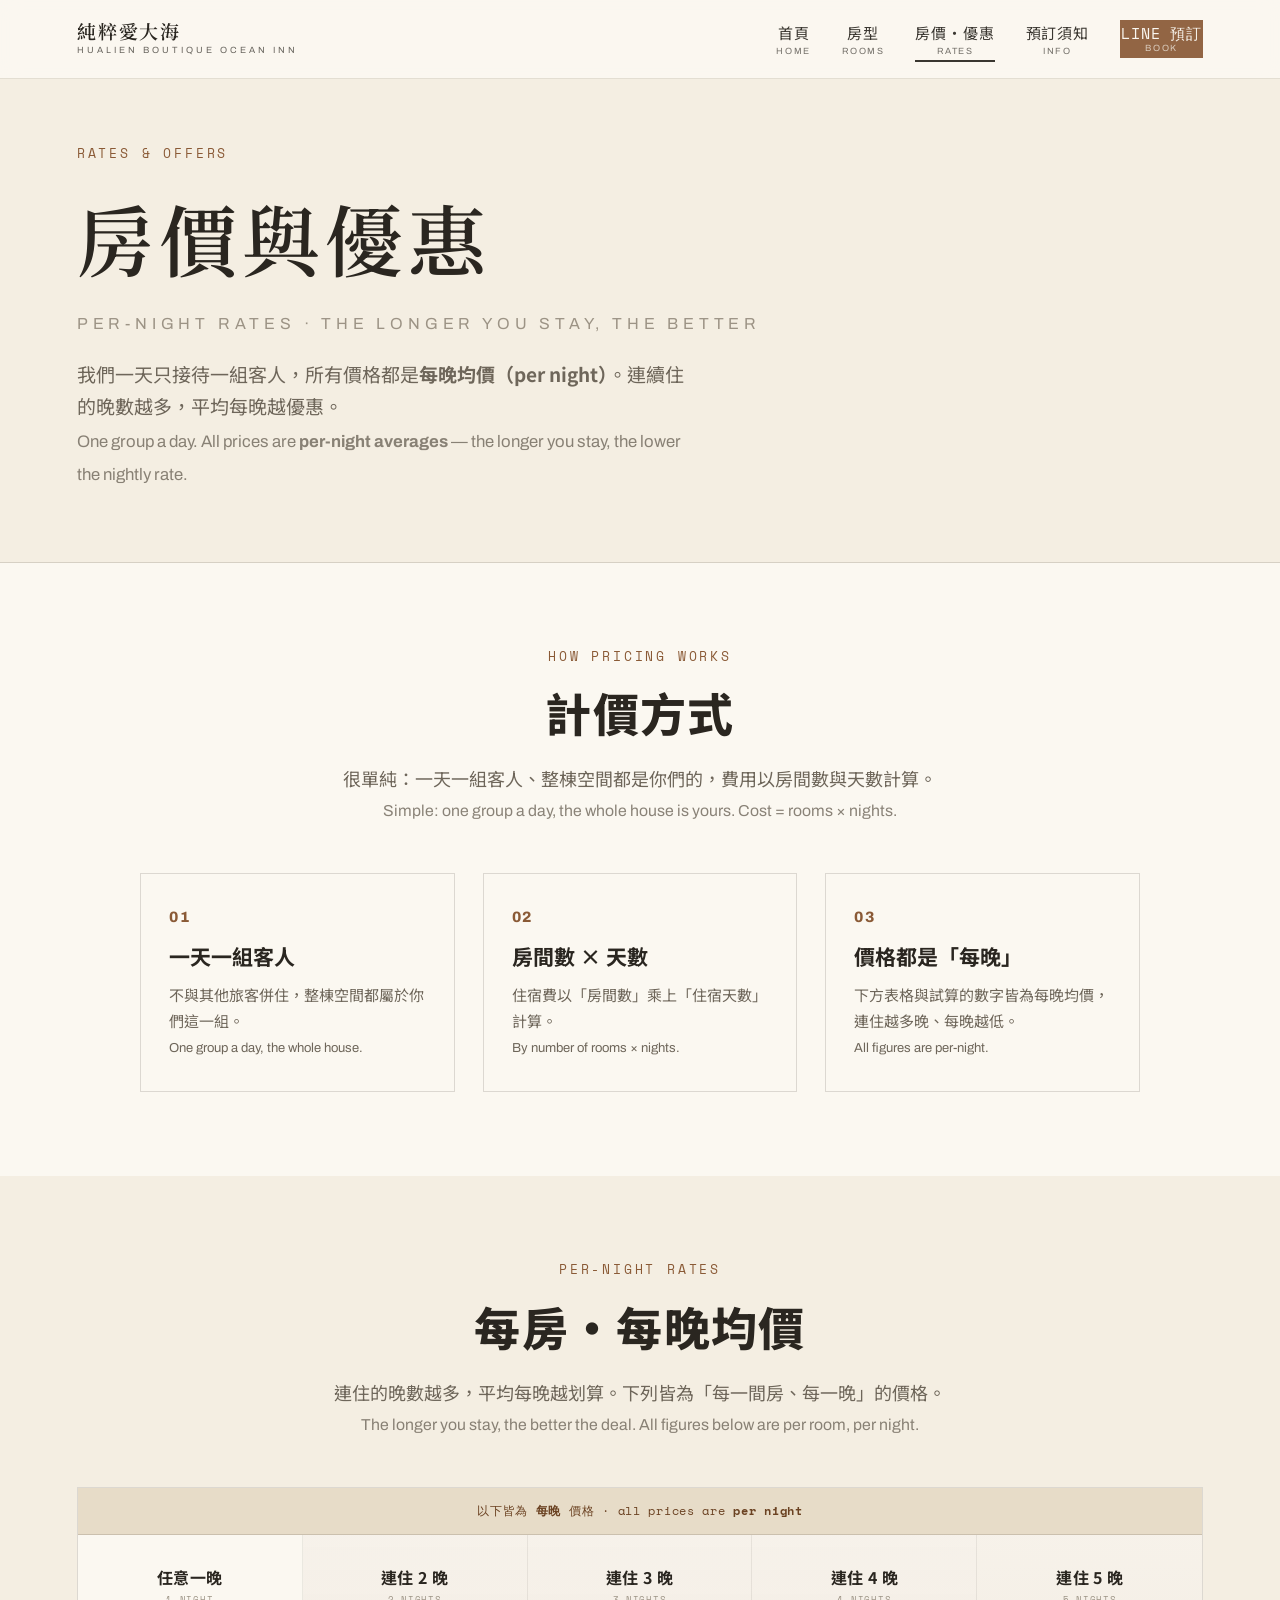
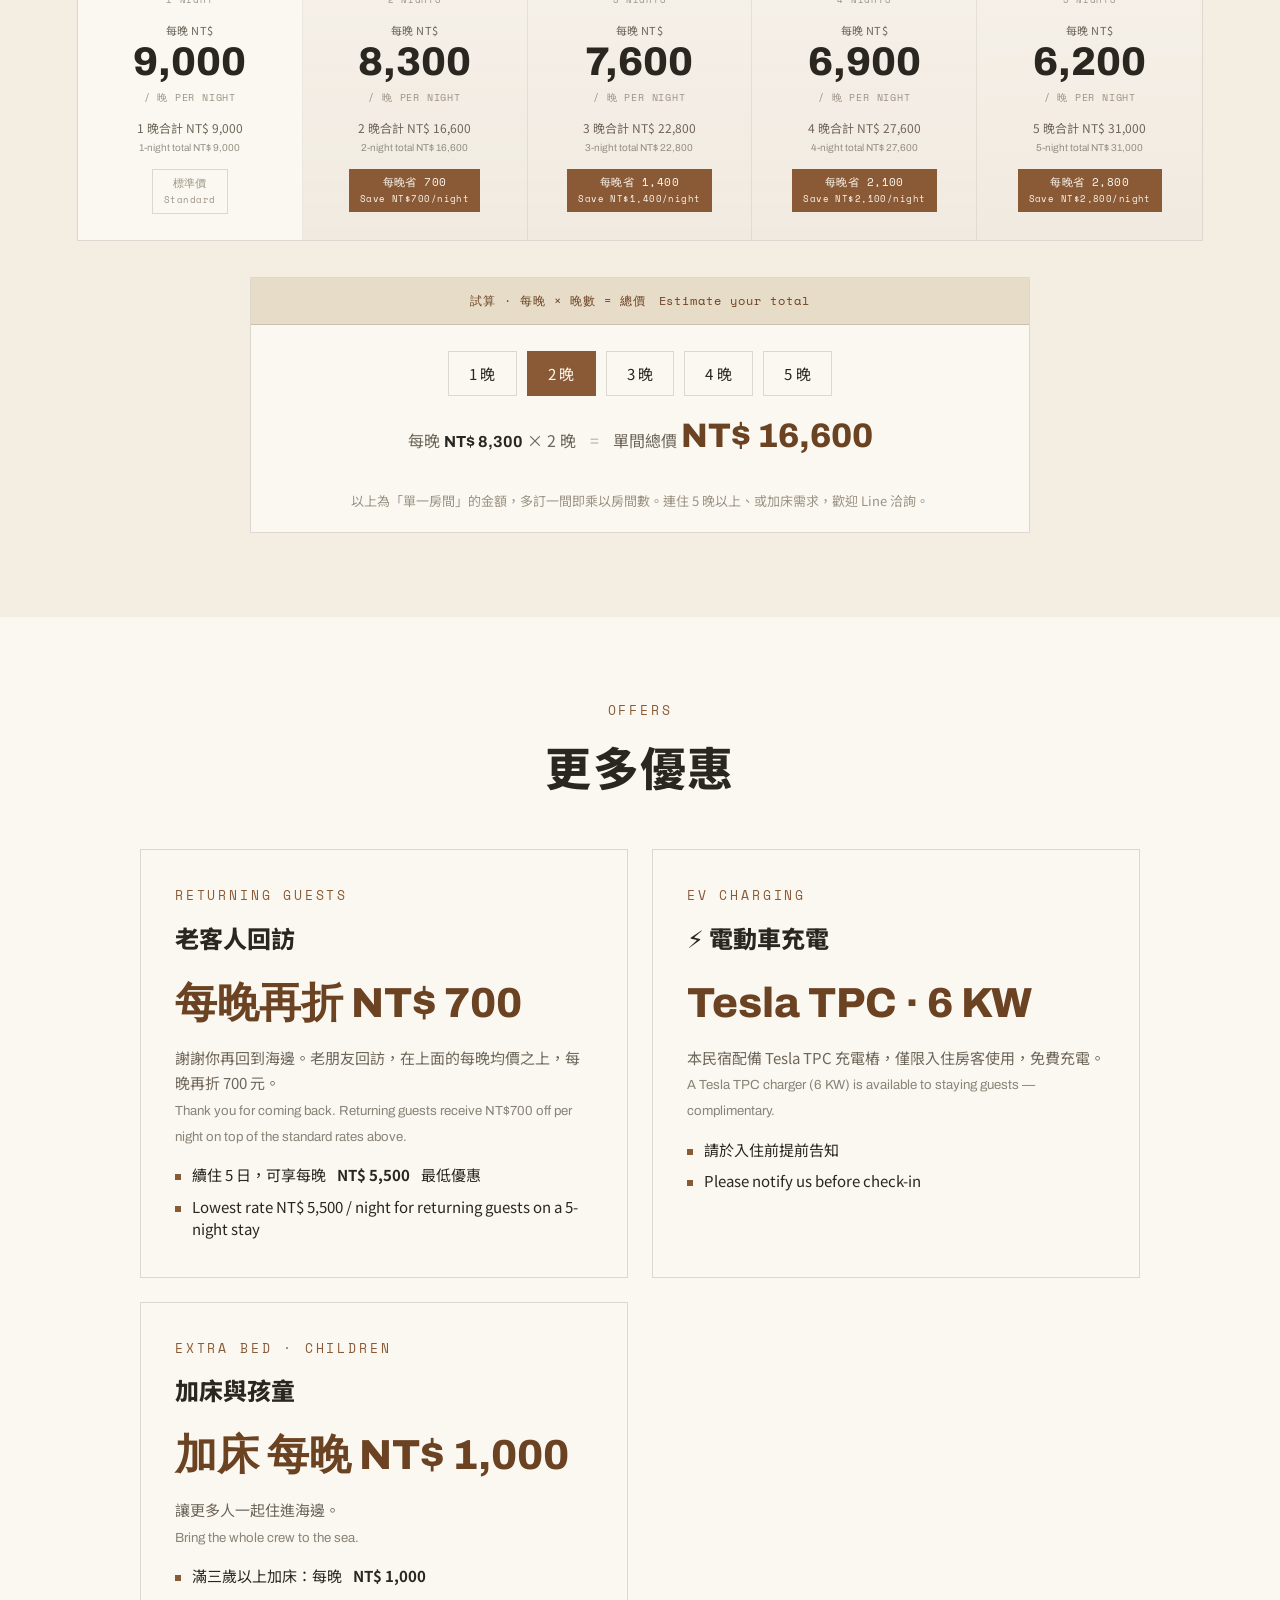
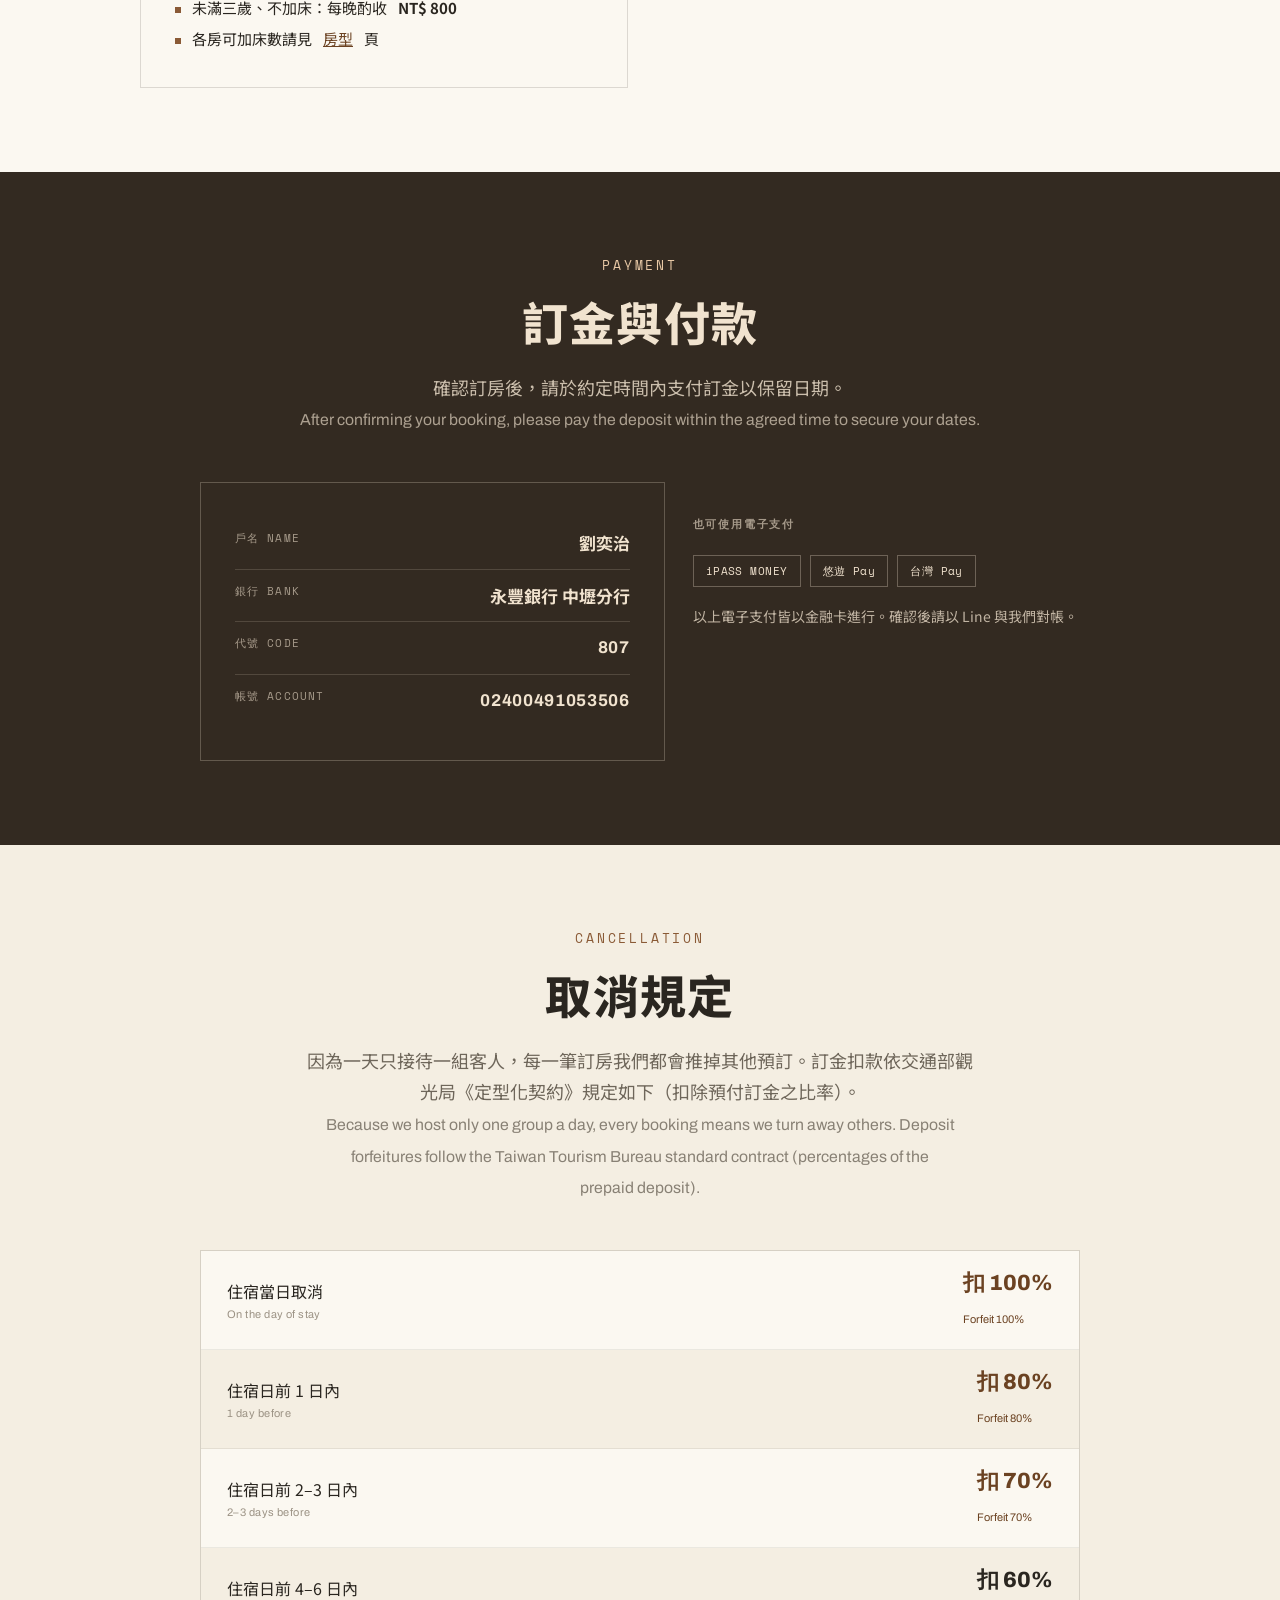
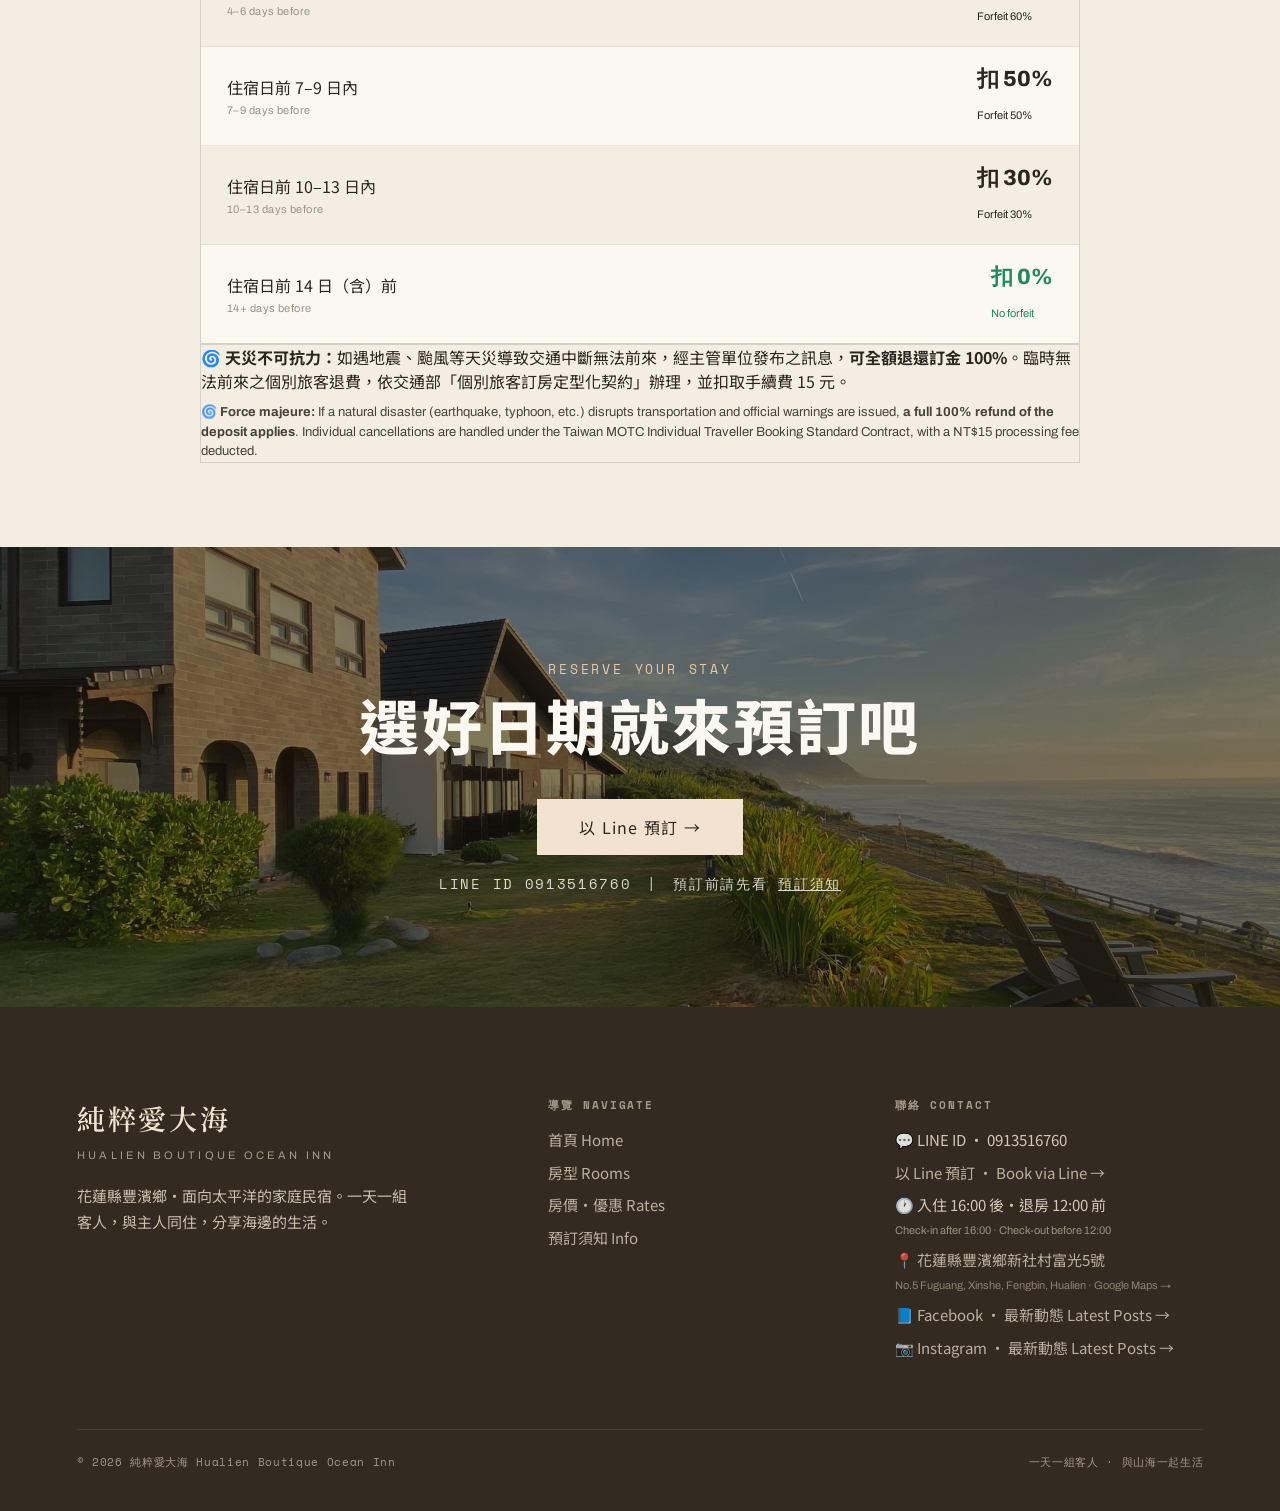
==== 房價與優惠.html @ 248f75e9 "Replace Line Pay with iPASS MONEY, remove 街口支付" ====
<!DOCTYPE html>
<html lang="zh-Hant">
<head>
<meta charset="UTF-8" />
<meta name="viewport" content="width=device-width, initial-scale=1.0" />
<title>房價與優惠 Rates｜純粹愛大海 Hualien Boutique Ocean Inn</title>
<link rel="preconnect" href="https://fonts.googleapis.com" />
<link rel="preconnect" href="https://fonts.gstatic.com" crossorigin />
<link href="https://fonts.googleapis.com/css2?family=Noto+Sans+TC:wght@300;400;500;700;900&family=Noto+Serif+TC:wght@300;400;600&family=Archivo:wght@400;500;600;700;800&family=Space+Mono:wght@400;700&display=swap" rel="stylesheet" />
<link rel="stylesheet" href="site.css" />
<style>
  .block{padding:clamp(48px,7vw,84px) var(--pad);}
  .block--sand{background:var(--sand);}
  .block--dark{background:var(--dark);color:var(--cream);}
  .blockhead{text-align:center;margin-bottom:clamp(30px,4vw,48px);}
  .blockhead .eyebrow{margin-bottom:12px;}
  .blockhead h2{font-size:clamp(28px,4.2vw,46px);font-weight:800;letter-spacing:0.03em;}
  .blockhead p{font-size:clamp(15px,1.5vw,18px);color:var(--ink-soft);margin:16px auto 0;max-width:680px;line-height:1.7;text-wrap:pretty;}
  .block--dark .blockhead p{color:rgba(241,227,207,0.8);}

  .how{display:grid;grid-template-columns:repeat(3,1fr);gap:28px;max-width:1000px;margin:0 auto;}
  .how .c{background:var(--paper);border:1px solid var(--line);padding:32px 28px;}
  .how .c .n{font-family:var(--grot);font-weight:800;font-size:15px;color:var(--wood);letter-spacing:0.1em;}
  .how .c h3{font-size:21px;font-weight:700;margin-top:12px;}
  .how .c p{font-size:15px;color:var(--ink-soft);margin-top:10px;line-height:1.7;}

  .calc{max-width:780px;margin:36px auto 0;border:1px solid var(--line);background:var(--paper);}
  .calc .lab{font-family:var(--mono);font-size:12px;letter-spacing:0.08em;text-align:center;padding:14px;
    background:var(--sand-deep);color:var(--wood-deep);border-bottom:1px solid var(--line);}
  .calc .pick{display:flex;flex-wrap:wrap;gap:10px;justify-content:center;padding:26px 24px 6px;}
  .calc .pick button{font-family:var(--sans);font-size:15px;border:1.5px solid var(--line);background:transparent;
    color:var(--ink);padding:11px 20px;cursor:pointer;transition:all .18s;letter-spacing:0.02em;white-space:nowrap;}
  .calc .pick button:hover{border-color:var(--wood);}
  .calc .pick button.on{background:var(--wood);border-color:var(--wood);color:var(--paper);}
  .calc .out{display:flex;align-items:baseline;justify-content:center;gap:14px;flex-wrap:wrap;
    padding:8px 24px 30px;text-align:center;}
  .calc .out .eq{font-size:16px;color:var(--ink-soft);}
  .calc .out .eq b{font-family:var(--grot);font-weight:700;color:var(--ink);}
  .calc .out .total{font-size:16px;color:var(--ink-soft);}
  .calc .out .total b{font-family:var(--grot);font-weight:800;font-size:34px;color:var(--wood-deep);letter-spacing:0;}
  .calc .hint{text-align:center;font-size:13px;color:var(--ink-faint);padding:0 24px 22px;}

  .perks{display:grid;grid-template-columns:1fr 1fr;gap:24px;max-width:1000px;margin:0 auto;}
  .perk{border:1px solid var(--line);padding:36px 34px;background:var(--paper);}
  .perk .eyebrow{margin-bottom:14px;}
  .perk h3{font-size:24px;font-weight:800;}
  .perk .big{font-family:var(--grot);font-weight:800;font-size:clamp(30px,4vw,42px);color:var(--wood-deep);margin:16px 0 4px;}
  .perk p{font-size:15px;color:var(--ink-soft);line-height:1.7;margin-top:10px;}
  .perk ul{list-style:none;margin-top:16px;display:grid;gap:9px;}
  .perk ul li{font-size:15px;display:flex;gap:11px;align-items:baseline;}
  .perk ul li::before{content:"";width:6px;height:6px;background:var(--wood);flex:0 0 auto;transform:translateY(-1px);}

  .pay{max-width:880px;margin:0 auto;display:grid;grid-template-columns:1.2fr 1fr;gap:28px;}
  .pay .acct{border:1px solid rgba(241,227,207,0.25);padding:34px;}
  .pay .acct .row2{display:flex;justify-content:space-between;gap:16px;padding:13px 0;border-bottom:1px solid rgba(241,227,207,0.16);}
  .pay .acct .row2:last-child{border-bottom:none;}
  .pay .acct .k{font-family:var(--mono);font-size:11px;letter-spacing:0.1em;text-transform:uppercase;opacity:0.6;}
  .pay .acct .v{font-size:17px;font-weight:700;text-align:right;}
  .pay .acct .v.mono{font-family:var(--grot);letter-spacing:0.04em;}
  .pay .alt{padding:34px 0;}
  .pay .alt h4{font-family:var(--mono);font-size:11px;letter-spacing:0.16em;text-transform:uppercase;opacity:0.6;margin-bottom:18px;}
  .pay .alt .chips span{border-color:rgba(241,227,207,0.3);color:var(--cream);background:transparent;}

  .cxl{max-width:880px;margin:0 auto;border:1px solid var(--line);}
  .cxl .r{display:grid;grid-template-columns:1fr auto;gap:20px;align-items:center;padding:16px 26px;border-bottom:1px solid var(--line-soft);}
  .cxl .r:last-child{border-bottom:none;}
  .cxl .r:nth-child(odd){background:var(--paper);}
  .cxl .r .when{font-size:16px;}
  .cxl .r .when small{display:block;font-family:var(--grot);font-size:11px;color:var(--ink-faint);letter-spacing:0.04em;margin-top:3px;}
  .cxl .r .pct{font-family:var(--grot);font-weight:800;font-size:22px;}
  .cxl .r .pct.good{color:#1F8A5B;}
  .cxl .r .pct.warn{color:var(--wood-deep);}
  .cxl .force{background:var(--sand);border:1px solid var(--line);border-top:none;padding:20px 26px;font-size:14px;color:var(--ink-soft);line-height:1.7;}

  .cta-bg{position:absolute;inset:0;background-image:url('public/images/環境/戶外3.jpeg');background-size:cover;background-position:center;}
  .cta-bg::before{content:"";position:absolute;inset:0;background:rgba(28,22,16,0.56);}

  @media(max-width:760px){
    .how{grid-template-columns:1fr;} .perks{grid-template-columns:1fr;}
    .pay{grid-template-columns:1fr;}
  }
</style>
</head>
<body>

<nav class="nav nav--solid">
  <a class="brand" href="index.html"><b>純粹愛大海</b><small>Hualien Boutique Ocean Inn</small></a>
  <div class="links">
    <a href="index.html">首頁<small>Home</small></a>
    <a href="房型.html">房型<small>Rooms</small></a>
    <a href="房價與優惠.html" class="active">房價・優惠<small>Rates</small></a>
    <a href="預訂須知.html">預訂須知<small>Info</small></a>
    <a class="book" href="https://line.me/ti/p/~0913516760">LINE 預訂<small>Book</small></a>
  </div>
  <button class="burger" aria-label="選單"><span></span><span></span><span></span></button>
</nav>

<header class="pagehead">
  <div class="eyebrow">Rates &amp; Offers</div>
  <h1>房價與優惠</h1>
  <div class="lat">Per-night rates · the longer you stay, the better</div>
  <p>我們一天只接待一組客人，所有價格都是<b>每晚均價（per night）</b>。連續住的晚數越多，平均每晚越優惠。<br><span style="font-family:var(--grot);font-size:0.88em;opacity:0.8;">One group a day. All prices are <b>per-night averages</b> — the longer you stay, the lower the nightly rate.</span></p>
</header>

<!-- 計價方式 -->
<section class="block">
  <div class="blockhead">
    <div class="eyebrow">How Pricing Works</div>
    <h2>計價方式</h2>
    <p>很單純：一天一組客人、整棟空間都是你們的，費用以房間數與天數計算。<br><span style="font-family:var(--grot);font-size:0.88em;opacity:0.8;">Simple: one group a day, the whole house is yours. Cost = rooms × nights.</span></p>
  </div>
  <div class="how">
    <div class="c"><div class="n">01</div><h3>一天一組客人</h3><p>不與其他旅客併住，整棟空間都屬於你們這一組。<br><span style="font-family:var(--grot);font-size:13px;">One group a day, the whole house.</span></p></div>
    <div class="c"><div class="n">02</div><h3>房間數 × 天數</h3><p>住宿費以「房間數」乘上「住宿天數」計算。<br><span style="font-family:var(--grot);font-size:13px;">By number of rooms × nights.</span></p></div>
    <div class="c"><div class="n">03</div><h3>價格都是「每晚」</h3><p>下方表格與試算的數字皆為每晚均價，連住越多晚、每晚越低。<br><span style="font-family:var(--grot);font-size:13px;">All figures are per-night.</span></p></div>
  </div>
</section>

<!-- 每晚均價表 -->
<section class="block block--sand">
  <div class="blockhead">
    <div class="eyebrow">Per-night Rates</div>
    <h2>每房・每晚均價</h2>
    <p>連住的晚數越多，平均每晚越划算。下列皆為「每一間房、每一晚」的價格。<br><span style="font-family:var(--grot);font-size:0.88em;opacity:0.8;">The longer you stay, the better the deal. All figures below are per room, per night.</span></p>
  </div>
  <div class="rate-strip">
    <div class="rate-note">以下皆為 <b>每晚</b> 價格 · all prices are <b>per night</b></div>
    <div class="rate-grid" id="rateGrid"></div>
  </div>
  <div class="calc" id="cxl">
    <div class="lab">試算 · 每晚 × 晚數 = 總價　Estimate your total</div>
    <div class="pick" id="pick"></div>
    <div class="out" id="out"></div>
    <div class="hint">以上為「單一房間」的金額，多訂一間即乘以房間數。連住 5 晚以上、或加床需求，歡迎 Line 洽詢。</div>
  </div>
</section>

<!-- 優惠 -->
<section class="block">
  <div class="blockhead">
    <div class="eyebrow">Offers</div>
    <h2>更多優惠</h2>
  </div>
  <div class="perks">
    <div class="perk">
      <div class="eyebrow">Returning Guests</div>
      <h3>老客人回訪</h3>
      <div class="big">每晚再折 NT$ 700</div>
      <p>謝謝你再回到海邊。老朋友回訪，在上面的每晚均價之上，每晚再折 700 元。<br><span style="font-family:var(--grot);font-size:0.88em;opacity:0.8;">Thank you for coming back. Returning guests receive NT$700 off per night on top of the standard rates above.</span></p>
      <ul>
        <li>續住 5 日，可享每晚 <b>NT$ 5,500</b> 最低優惠</li>
        <li>Lowest rate NT$ 5,500 / night for returning guests on a 5-night stay</li>
      </ul>
    </div>
    <div class="perk">
      <div class="eyebrow">EV Charging</div>
      <h3>⚡ 電動車充電</h3>
      <div class="big">Tesla TPC · 6 KW</div>
      <p>本民宿配備 Tesla TPC 充電樁，僅限入住房客使用，免費充電。<br><span style="font-family:var(--grot);font-size:0.88em;opacity:0.8;">A Tesla TPC charger (6 KW) is available to staying guests — complimentary.</span></p>
      <ul>
        <li>請於入住前提前告知</li>
        <li>Please notify us before check-in</li>
      </ul>
    </div>
    <div class="perk">
      <div class="eyebrow">Extra Bed · Children</div>
      <h3>加床與孩童</h3>
      <div class="big">加床 每晚 NT$ 1,000</div>
      <p>讓更多人一起住進海邊。<br><span style="font-family:var(--grot);font-size:0.88em;opacity:0.8;">Bring the whole crew to the sea.</span></p>
      <ul>
        <li>滿三歲以上加床：每晚 <b>NT$ 1,000</b></li>
        <li>未滿三歲、不加床：每晚酌收 <b>NT$ 800</b></li>
        <li>各房可加床數請見 <a href="房型.html" style="color:var(--wood-deep);text-decoration:underline;">房型</a> 頁</li>
      </ul>
    </div>
  </div>
</section>

<!-- 付款方式 -->
<section class="block block--dark">
  <div class="blockhead">
    <div class="eyebrow" style="color:#E9C9A6;">Payment</div>
    <h2>訂金與付款</h2>
    <p>確認訂房後，請於約定時間內支付訂金以保留日期。<br><span style="font-family:var(--grot);font-size:0.88em;opacity:0.8;">After confirming your booking, please pay the deposit within the agreed time to secure your dates.</span></p>
  </div>
  <div class="pay">
    <div class="acct">
      <div class="row2"><span class="k">戶名 Name</span><span class="v">劉奕治</span></div>
      <div class="row2"><span class="k">銀行 Bank</span><span class="v">永豐銀行 中壢分行</span></div>
      <div class="row2"><span class="k">代號 Code</span><span class="v mono">807</span></div>
      <div class="row2"><span class="k">帳號 Account</span><span class="v mono">02400491053506</span></div>
    </div>
    <div class="alt">
      <h4>也可使用電子支付</h4>
      <div class="chips">
        <span>iPASS MONEY</span><span>悠遊 Pay</span><span>台灣 Pay</span>
      </div>
      <p style="font-size:14px;opacity:0.75;margin-top:18px;line-height:1.7;">以上電子支付皆以金融卡進行。確認後請以 Line 與我們對帳。</p>
    </div>
  </div>
</section>

<!-- 取消規定 -->
<section class="block block--sand">
  <div class="blockhead">
    <div class="eyebrow">Cancellation</div>
    <h2>取消規定</h2>
    <p>因為一天只接待一組客人，每一筆訂房我們都會推掉其他預訂。訂金扣款依交通部觀光局《定型化契約》規定如下（扣除預付訂金之比率）。<br><span style="font-family:var(--grot);font-size:0.88em;opacity:0.8;">Because we host only one group a day, every booking means we turn away others. Deposit forfeitures follow the Taiwan Tourism Bureau standard contract (percentages of the prepaid deposit).</span></p>
  </div>
  <div class="cxl">
    <div class="r"><div class="when">住宿當日取消 <small>On the day of stay</small></div><div class="pct warn">扣 100%<br><small style="font-size:11px;font-weight:400;">Forfeit 100%</small></div></div>
    <div class="r"><div class="when">住宿日前 1 日內 <small>1 day before</small></div><div class="pct warn">扣 80%<br><small style="font-size:11px;font-weight:400;">Forfeit 80%</small></div></div>
    <div class="r"><div class="when">住宿日前 2–3 日內 <small>2–3 days before</small></div><div class="pct warn">扣 70%<br><small style="font-size:11px;font-weight:400;">Forfeit 70%</small></div></div>
    <div class="r"><div class="when">住宿日前 4–6 日內 <small>4–6 days before</small></div><div class="pct">扣 60%<br><small style="font-size:11px;font-weight:400;">Forfeit 60%</small></div></div>
    <div class="r"><div class="when">住宿日前 7–9 日內 <small>7–9 days before</small></div><div class="pct">扣 50%<br><small style="font-size:11px;font-weight:400;">Forfeit 50%</small></div></div>
    <div class="r"><div class="when">住宿日前 10–13 日內 <small>10–13 days before</small></div><div class="pct">扣 30%<br><small style="font-size:11px;font-weight:400;">Forfeit 30%</small></div></div>
    <div class="r"><div class="when">住宿日前 14 日（含）前 <small>14+ days before</small></div><div class="pct good">扣 0%<br><small style="font-size:11px;font-weight:400;">No forfeit</small></div></div>
  </div>
  <div class="cxl force">
    <p>🌀 <b>天災不可抗力：</b>如遇地震、颱風等天災導致交通中斷無法前來，經主管單位發布之訊息，<b>可全額退還訂金 100%</b>。臨時無法前來之個別旅客退費，依交通部「個別旅客訂房定型化契約」辦理，並扣取手續費 15 元。</p>
    <p style="font-family:var(--grot);font-size:13px;opacity:0.85;margin-top:10px;">🌀 <b>Force majeure:</b> If a natural disaster (earthquake, typhoon, etc.) disrupts transportation and official warnings are issued, <b>a full 100% refund of the deposit applies</b>. Individual cancellations are handled under the Taiwan MOTC Individual Traveller Booking Standard Contract, with a NT$15 processing fee deducted.</p>
  </div>
</section>

<section class="cta">
  <div class="cta-bg"></div>
  <div class="eyebrow" style="color:#E9C9A6;">Reserve Your Stay</div>
  <h2>選好日期就來預訂吧</h2>
  <a class="btn btn--cream" href="https://line.me/ti/p/~0913516760">以 Line 預訂 →</a>
  <div class="sub">LINE ID 0913516760　|　預訂前請先看 <a href="預訂須知.html" style="text-decoration:underline;">預訂須知</a></div>
</section>

<footer class="footer">
  <div class="top">
    <div class="brand">
      <b>純粹愛大海</b><small>Hualien Boutique Ocean Inn</small>
      <p>花蓮縣豐濱鄉・面向太平洋的家庭民宿。一天一組客人，與主人同住，分享海邊的生活。</p>
    </div>
    <div>
      <h4>導覽 Navigate</h4>
      <ul>
        <li><a href="index.html">首頁 Home</a></li>
        <li><a href="房型.html">房型 Rooms</a></li>
        <li><a href="房價與優惠.html">房價・優惠 Rates</a></li>
        <li><a href="預訂須知.html">預訂須知 Info</a></li>
      </ul>
    </div>
    <div>
      <h4>聯絡 Contact</h4>
      <ul>
        <li>💬 LINE ID · 0913516760</li>
        <li><a href="https://line.me/ti/p/~0913516760">以 Line 預訂 · Book via Line →</a></li>
        <li>🕐 入住 16:00 後・退房 12:00 前<br><small style="font-family:var(--grot);font-size:11px;opacity:0.65;">Check-in after 16:00 · Check-out before 12:00</small></li>
        <li>📍 <a href="https://maps.app.goo.gl/5R7gDQWw7p77P7dW8" target="_blank" rel="noopener">花蓮縣豐濱鄉新社村富光5號<br><small style="font-family:var(--grot);font-size:11px;opacity:0.65;">No.5 Fuguang, Xinshe, Fengbin, Hualien · Google Maps →</small></a></li>
        <li>📘 <a href="https://www.facebook.com/hualien.boutique.ocean.inn" target="_blank" rel="noopener">Facebook · 最新動態 Latest Posts →</a></li>
        <li>📷 <a href="https://www.instagram.com/hualien_boutique_ocean_inn/" target="_blank" rel="noopener">Instagram · 最新動態 Latest Posts →</a></li>
      </ul>
    </div>
  </div>
  <div class="bot">
    <span>© 2026 純粹愛大海 Hualien Boutique Ocean Inn</span>
    <span>一天一組客人 · 與山海一起生活</span>
  </div>
</footer>

<script>
  const RATES = [
    {n:1, price:9000, cn:"任意一晚",  en:"1 night"},
    {n:2, price:8300, cn:"連住 2 晚", en:"2 nights"},
    {n:3, price:7600, cn:"連住 3 晚", en:"3 nights"},
    {n:4, price:6900, cn:"連住 4 晚", en:"4 nights"},
    {n:5, price:6200, cn:"連住 5 晚", en:"5 nights"},
  ];
  const base = RATES[0].price;
  document.getElementById('rateGrid').innerHTML = RATES.map(r=>{
    const save = base - r.price;
    return `<div class="rate-card${r.n>1?' rate-card--save':''}">
      <div class="rc-nights">${r.cn}<small>${r.en}</small></div>
      <div class="rc-price"><span class="cur">每晚 NT$</span><b>${r.price.toLocaleString()}</b></div>
      <div class="rc-per">/ 晚 per night</div>
      <div class="rc-sub">${r.n} 晚合計 NT$ ${(r.price*r.n).toLocaleString()}<br><span style="font-family:var(--grot);font-size:10px;opacity:0.7;">${r.n}-night total NT$ ${(r.price*r.n).toLocaleString()}</span></div>
      ${save>0?`<div class="rc-tag">每晚省 ${save.toLocaleString()}<br><span style="font-size:9px;font-weight:400;">Save NT$${save.toLocaleString()}/night</span></div>`:`<div class="rc-tag rc-tag--ghost">標準價<br><span style="font-size:9px;">Standard</span></div>`}
    </div>`;
  }).join('');

  const pick = document.getElementById('pick');
  const out = document.getElementById('out');
  pick.innerHTML = RATES.map(r=>`<button data-n="${r.n}">${r.n} 晚</button>`).join('');
  function render(n){
    const r = RATES.find(x=>x.n===n);
    [...pick.children].forEach(b=> b.classList.toggle('on', +b.dataset.n===n));
    out.innerHTML = `<span class="eq">每晚 <b>NT$ ${r.price.toLocaleString()}</b> × ${n} 晚</span>
      <span class="eq" style="opacity:.5;">=</span>
      <span class="total">單間總價 <b>NT$ ${(r.price*n).toLocaleString()}</b></span>`;
  }
  pick.addEventListener('click', e=>{ const b=e.target.closest('button'); if(b) render(+b.dataset.n); });
  render(2);
</script>
<script src="site.js"></script>
</body>
</html>
---- site.css ----
/* ============================================================
   純粹愛大海 Pure Love the Sea — 官方網站共用樣式
   B 方案：大圖沉浸 · 大地米色＋木棕 · 黑體編輯風 · 中英雙語
   ============================================================ */

:root{
  --sand:#F4EEE2; --sand-deep:#E7DCC8; --paper:#FBF8F1;
  --ink:#2A2620; --ink-soft:#6E665A; --ink-faint:#9C9385;
  --wood:#8A5A36; --wood-deep:#6B4222; --clay:#B07B4E; --cream:#F1E3CF;
  --line:rgba(42,38,32,0.15); --line-soft:rgba(42,38,32,0.08);
  --dark:#332A21;
  --sans:"Noto Sans TC","Noto Sans",system-ui,sans-serif;
  --serif:"Noto Serif TC","Georgia",serif;
  --grot:"Archivo","Noto Sans",system-ui,sans-serif;
  --mono:"Space Mono",ui-monospace,monospace;
  --pad:clamp(24px,6vw,96px);
}
*{margin:0;padding:0;box-sizing:border-box;}
html{scroll-behavior:smooth;}
body{font-family:var(--sans);color:var(--ink);background:var(--paper);
  -webkit-font-smoothing:antialiased;text-rendering:optimizeLegibility;line-height:1.5;}
img{display:block;max-width:100%;}
a{color:inherit;text-decoration:none;}

/* ---------- 通用 ---------- */
.eyebrow{font-family:var(--mono);font-size:clamp(11px,1vw,13px);letter-spacing:0.22em;
  text-transform:uppercase;color:var(--wood);}
.en{font-family:var(--grot);}
.wrap{padding-left:var(--pad);padding-right:var(--pad);}
.measure{max-width:760px;}
section{position:relative;}

/* ---------- 佔位圖 ---------- */
.ph{position:relative;background-color:var(--sand-deep);
  background-image:repeating-linear-gradient(-45deg,rgba(138,90,54,0.10) 0 2px,transparent 2px 12px);
  display:flex;align-items:center;justify-content:center;overflow:hidden;}
.ph::after{content:"";position:absolute;inset:12px;border:1px solid rgba(138,90,54,0.26);}
.ph .tag{position:relative;font-family:var(--mono);font-size:12px;letter-spacing:0.03em;
  color:var(--wood-deep);background:rgba(244,238,226,0.86);padding:8px 14px;text-align:center;
  max-width:80%;line-height:1.55;}
.ph .tag b{display:block;font-size:10px;font-weight:700;letter-spacing:0.14em;opacity:0.65;margin-bottom:3px;}
.ph--dark{background-color:#3a3026;
  background-image:repeating-linear-gradient(-45deg,rgba(255,255,255,0.05) 0 2px,transparent 2px 13px);}
.ph--dark .tag{background:rgba(40,33,24,0.6);color:rgba(255,248,238,0.85);}

/* ---------- 導覽列 ---------- */
.nav{position:fixed;top:0;left:0;right:0;z-index:50;display:flex;align-items:center;
  justify-content:space-between;padding:18px var(--pad);transition:background .3s,box-shadow .3s,color .3s;}
.nav--over{color:var(--paper);}
.nav--solid{background:rgba(251,248,241,0.92);backdrop-filter:blur(10px);
  box-shadow:0 1px 0 var(--line-soft);color:var(--ink);}
.nav .brand{display:flex;flex-direction:column;line-height:1.1;letter-spacing:0.06em;}
.nav .brand b{font-family:var(--serif);font-size:19px;font-weight:600;letter-spacing:0.1em;}
.nav .brand small{font-family:var(--grot);font-size:9px;letter-spacing:0.34em;text-transform:uppercase;
  opacity:0.7;margin-top:4px;}
.nav .links{display:flex;align-items:center;gap:clamp(14px,2.4vw,34px);}
.nav .links a{font-size:15px;letter-spacing:0.06em;position:relative;padding:4px 0;opacity:0.92;transition:opacity .2s;
  display:flex;flex-direction:column;align-items:center;gap:2px;text-align:center;}
.nav .links a small{font-family:var(--grot);font-size:9px;letter-spacing:0.18em;text-transform:uppercase;opacity:0.7;line-height:1;}
.nav .links a:hover{opacity:1;}
.nav .links a.active::after{content:"";position:absolute;left:0;right:0;bottom:-2px;height:1.5px;background:currentColor;}
.nav .book{font-family:var(--mono);font-size:12px;letter-spacing:0.1em;text-transform:uppercase;
  border:1.5px solid currentColor;padding:9px 16px;transition:background .2s,color .2s;
  display:flex;flex-direction:column;align-items:center;gap:2px;line-height:1.1;}
.nav .book small{font-size:9px;letter-spacing:0.16em;opacity:0.8;}
.nav--over .book:hover{background:var(--paper);color:var(--ink);}
.nav--solid .book{background:var(--wood);color:var(--paper);border-color:var(--wood);}
.nav--solid .book:hover{background:var(--wood-deep);border-color:var(--wood-deep);}
.nav .burger{display:none;}

/* ---------- Hero ---------- */
.hero{position:relative;min-height:100vh;display:flex;align-items:flex-end;overflow:hidden;}
.hero .bg{position:absolute;inset:0;}
.hero .bg::before{content:"";position:absolute;inset:0;
  background:linear-gradient(180deg,rgba(28,22,16,0.42) 0%,rgba(28,22,16,0.04) 36%,rgba(28,22,16,0.7) 100%);}
.hero .phtag{position:absolute;top:84px;left:50%;transform:translateX(-50%);font-family:var(--mono);
  font-size:11px;letter-spacing:0.08em;color:rgba(255,248,238,0.75);border:1px solid rgba(255,248,238,0.35);
  padding:6px 12px;z-index:2;}
.hero .copy{position:relative;z-index:2;color:var(--paper);padding:0 var(--pad) clamp(56px,9vh,104px);width:100%;}
.hero .eyebrow{color:#E9C9A6;}
.hero h1{font-family:var(--serif);font-weight:600;font-size:clamp(52px,11vw,140px);line-height:0.92;letter-spacing:0.06em;margin:22px 0 0;}
.hero .lat{font-family:var(--grot);font-weight:600;font-size:clamp(15px,1.7vw,22px);letter-spacing:0.4em;
  text-transform:uppercase;margin-top:20px;opacity:0.94;}
.hero .tag{font-size:clamp(17px,2vw,24px);font-weight:300;margin-top:26px;max-width:640px;line-height:1.65;text-wrap:pretty;}
.hero .tag .e{display:block;font-family:var(--grot);font-size:0.72em;letter-spacing:0.02em;opacity:0.85;margin-top:8px;}
.hero .scroll{position:absolute;bottom:30px;right:var(--pad);font-family:var(--mono);font-size:11px;
  letter-spacing:0.14em;color:rgba(255,248,238,0.7);writing-mode:vertical-rl;z-index:2;}

/* ---------- 木棕理念帶 ---------- */
.band{background:var(--wood);color:var(--cream);padding:clamp(56px,9vw,104px) var(--pad);text-align:center;}
.band .eyebrow{color:#E9C9A6;}
.band p.lead{font-size:clamp(22px,3.2vw,36px);font-weight:300;line-height:1.6;letter-spacing:0.02em;
  margin:26px auto 0;max-width:980px;text-wrap:pretty;}
.band .en2{font-family:var(--grot);font-size:clamp(14px,1.3vw,17px);opacity:0.78;margin-top:24px;line-height:1.7;max-width:760px;margin-left:auto;margin-right:auto;}
.band--dark{background:var(--dark);color:var(--cream);}

/* ---------- 區段標題 ---------- */
.shead{text-align:center;padding:clamp(64px,9vw,110px) var(--pad) clamp(30px,4vw,52px);}
.shead h2{font-size:clamp(34px,5vw,58px);font-weight:800;letter-spacing:0.03em;margin-top:14px;}
.shead .en{display:block;font-size:clamp(12px,1.2vw,15px);letter-spacing:0.24em;text-transform:uppercase;
  color:var(--ink-faint);margin-top:14px;}
.shead p{font-size:clamp(15px,1.5vw,18px);color:var(--ink-soft);margin-top:18px;max-width:680px;
  margin-left:auto;margin-right:auto;line-height:1.7;text-wrap:pretty;}

/* ---------- 交錯圖文列 ---------- */
.rows{}
.row{display:grid;grid-template-columns:1fr 1fr;min-height:clamp(420px,56vw,580px);}
.row .pic{min-height:clamp(320px,46vw,580px);}
.row .txt{display:flex;flex-direction:column;justify-content:center;padding:clamp(40px,6vw,82px);background:var(--paper);}
.row:nth-child(even) .txt{background:var(--sand);}
.row.rev .pic{order:2;}
.row .no{font-family:var(--grot);font-weight:700;font-size:14px;letter-spacing:0.18em;color:var(--wood);}
.row h3{font-size:clamp(34px,4.6vw,54px);font-weight:800;letter-spacing:0.03em;margin-top:12px;}
.row .ren{font-family:var(--grot);font-size:clamp(13px,1.3vw,16px);letter-spacing:0.22em;text-transform:uppercase;
  color:var(--clay);margin-top:10px;}
.row .desc{font-size:clamp(16px,1.7vw,20px);color:var(--ink-soft);margin-top:22px;line-height:1.7;text-wrap:pretty;}
.row .meta{font-family:var(--mono);font-size:12px;color:var(--ink-faint);margin-top:18px;letter-spacing:0.03em;line-height:1.7;}
.row .more{display:inline-flex;align-items:center;gap:10px;margin-top:28px;font-family:var(--grot);font-size:14px;
  letter-spacing:0.1em;text-transform:uppercase;color:var(--wood-deep);border-bottom:1.5px solid var(--wood);
  padding-bottom:6px;width:fit-content;transition:gap .2s;}
.row .more:hover{gap:16px;}

/* ---------- 設施 chips / 清單 ---------- */
.chips{display:flex;flex-wrap:wrap;gap:9px;margin-top:22px;}
.chips span{font-family:var(--mono);font-size:11px;letter-spacing:0.04em;color:var(--wood-deep);
  border:1px solid var(--line);padding:7px 12px;background:var(--paper);}

.featlist{list-style:none;display:grid;gap:14px;}
.featlist li{display:flex;gap:14px;font-size:clamp(15px,1.5vw,17px);line-height:1.6;color:var(--ink);align-items:baseline;}
.featlist li::before{content:"";flex:0 0 auto;width:7px;height:7px;background:var(--wood);
  transform:translateY(-1px);border-radius:1px;}
.featlist li small{color:var(--ink-faint);font-size:0.82em;}

/* ---------- CTA ---------- */
.cta{position:relative;min-height:clamp(360px,46vw,460px);display:flex;flex-direction:column;
  align-items:center;justify-content:center;text-align:center;padding:var(--pad);overflow:hidden;}
.cta .bg{position:absolute;inset:0;}
.cta .bg::before{content:"";position:absolute;inset:0;background:rgba(28,22,16,0.56);}
.cta>*{position:relative;z-index:2;color:var(--paper);}
.cta h2{font-size:clamp(34px,5.5vw,60px);font-weight:800;letter-spacing:0.04em;}
.cta .sub{font-family:var(--mono);font-size:clamp(12px,1.2vw,14px);letter-spacing:0.12em;margin-top:18px;opacity:0.85;}
.btn{display:inline-block;font-size:16px;letter-spacing:0.08em;padding:16px 42px;transition:transform .2s,background .2s;cursor:pointer;}
.btn--cream{background:var(--cream);color:var(--ink);margin-top:30px;}
.btn--cream:hover{transform:translateY(-2px);background:var(--paper);}
.btn--wood{background:var(--wood);color:var(--paper);}
.btn--wood:hover{background:var(--wood-deep);}

/* ---------- 頁尾 ---------- */
.footer{background:var(--dark);color:var(--cream);padding:clamp(56px,8vw,90px) var(--pad) 40px;}
.footer .top{display:grid;grid-template-columns:1.4fr 1fr 1fr;gap:40px;}
.footer .brand b{font-family:var(--serif);font-size:28px;font-weight:600;letter-spacing:0.1em;}
.footer .brand small{display:block;font-family:var(--grot);font-size:11px;letter-spacing:0.3em;
  text-transform:uppercase;opacity:0.6;margin-top:8px;}
.footer .brand p{font-size:15px;opacity:0.8;line-height:1.7;margin-top:20px;max-width:340px;}
.footer h4{font-family:var(--mono);font-size:11px;letter-spacing:0.18em;text-transform:uppercase;
  opacity:0.6;margin-bottom:16px;}
.footer ul{list-style:none;display:grid;gap:10px;}
.footer ul a,.footer ul li{font-size:15px;opacity:0.85;line-height:1.5;}
.footer ul a:hover{opacity:1;text-decoration:underline;}
.footer .bot{display:flex;justify-content:space-between;align-items:center;flex-wrap:wrap;gap:12px;
  margin-top:clamp(40px,6vw,70px);padding-top:24px;border-top:1px solid rgba(241,227,207,0.18);
  font-family:var(--mono);font-size:11px;letter-spacing:0.06em;opacity:0.6;}

/* ---------- 內頁標頭（非首頁的頂部）---------- */
.pagehead{padding:clamp(120px,16vh,180px) var(--pad) clamp(40px,6vw,72px);
  background:var(--sand);border-bottom:1px solid var(--line);}
.pagehead h1{font-family:var(--serif);font-size:clamp(36px,6.5vw,78px);font-weight:600;letter-spacing:0.06em;margin-top:16px;}
.pagehead .lat{font-family:var(--grot);font-size:clamp(13px,1.3vw,16px);letter-spacing:0.3em;
  text-transform:uppercase;color:var(--ink-faint);margin-top:16px;}
.pagehead p{font-size:clamp(16px,1.7vw,19px);color:var(--ink-soft);margin-top:22px;max-width:620px;line-height:1.7;text-wrap:pretty;}

/* ---------- 每晚均價表（首頁與房價頁共用）---------- */
.rate-strip{border:1px solid var(--line);background:var(--paper);}
.rate-note{font-family:var(--mono);font-size:12px;letter-spacing:0.06em;text-align:center;
  padding:14px;background:var(--sand-deep);color:var(--wood-deep);border-bottom:1px solid var(--line);}
.rate-note b{color:var(--wood-deep);}
.rate-grid{display:grid;grid-template-columns:repeat(5,1fr);}
.rate-card{padding:30px 18px 26px;text-align:center;border-right:1px solid var(--line-soft);position:relative;}
.rate-card:last-child{border-right:none;}
.rate-card--save{background:linear-gradient(180deg,rgba(138,90,54,0.04),rgba(138,90,54,0.09));}
.rc-nights{font-size:16px;font-weight:700;letter-spacing:0.02em;}
.rc-nights small{display:block;font-family:var(--mono);font-size:9px;letter-spacing:0.08em;
  text-transform:uppercase;color:var(--ink-faint);font-weight:400;margin-top:4px;}
.rc-price{margin-top:18px;line-height:1;}
.rc-price .cur{display:block;font-size:11px;color:var(--ink-soft);letter-spacing:0.04em;margin-bottom:6px;}
.rc-price b{font-family:var(--grot);font-weight:800;font-size:clamp(28px,3.4vw,40px);letter-spacing:0;}
.rc-per{font-family:var(--mono);font-size:10px;letter-spacing:0.08em;text-transform:uppercase;
  color:var(--ink-faint);margin-top:8px;}
.rc-sub{font-size:12px;color:var(--ink-soft);margin-top:14px;}
.rc-tag{display:inline-block;margin-top:14px;font-family:var(--mono);font-size:11px;letter-spacing:0.04em;
  color:var(--paper);background:var(--wood);padding:5px 11px;}
.rc-tag--ghost{background:transparent;color:var(--ink-faint);border:1px solid var(--line);}
@media(max-width:760px){
  .rate-grid{grid-template-columns:1fr 1fr;}
  .rate-card{border-bottom:1px solid var(--line-soft);}
}
@media(max-width:460px){ .rate-grid{grid-template-columns:1fr;} }

/* ---------- 響應式 ---------- */
@media(max-width:860px){
  .row{grid-template-columns:1fr;}
  .row.rev .pic{order:0;}
  .row .pic{min-height:clamp(260px,60vw,420px);}
  .row .txt{padding:clamp(32px,8vw,56px) clamp(24px,6vw,48px);}

  /* 手機上每個房間之間加明顯分隔，避免跨區誤讀 */
  .rows .row + .row{border-top:4px solid var(--sand-deep);}
  /* 文字區塊底部多一點空間，讓讀者清楚一間已結束 */
  .rows .row .txt{padding-bottom:clamp(40px,10vw,64px);}
  /* 照片上方顯示房號標籤，讓讀者一看就知道這是哪間的照片 */
  .rows .row .pic{position:relative;}
  .rows .row .pic::before{
    content:attr(data-label);
    position:absolute;top:0;left:0;z-index:3;
    font-family:var(--mono);font-size:11px;letter-spacing:0.14em;text-transform:uppercase;
    color:var(--paper);background:rgba(42,38,32,0.55);
    padding:8px 14px;pointer-events:none;
  }

  .footer .top{grid-template-columns:1fr;gap:32px;}
  .nav .links{display:none;}
  .nav .burger{display:flex;flex-direction:column;gap:5px;cursor:pointer;background:none;border:none;padding:6px;}
  .nav .burger span{width:24px;height:2px;background:currentColor;display:block;}
  .hero h1{letter-spacing:0.04em;}
  .hero .tag{font-size:clamp(16px,4.5vw,22px);}
  .band p.lead{font-size:clamp(18px,5vw,28px);}
  .shead h2{font-size:clamp(28px,7.5vw,48px);}
  .cta h2{font-size:clamp(28px,7.5vw,50px);}
}
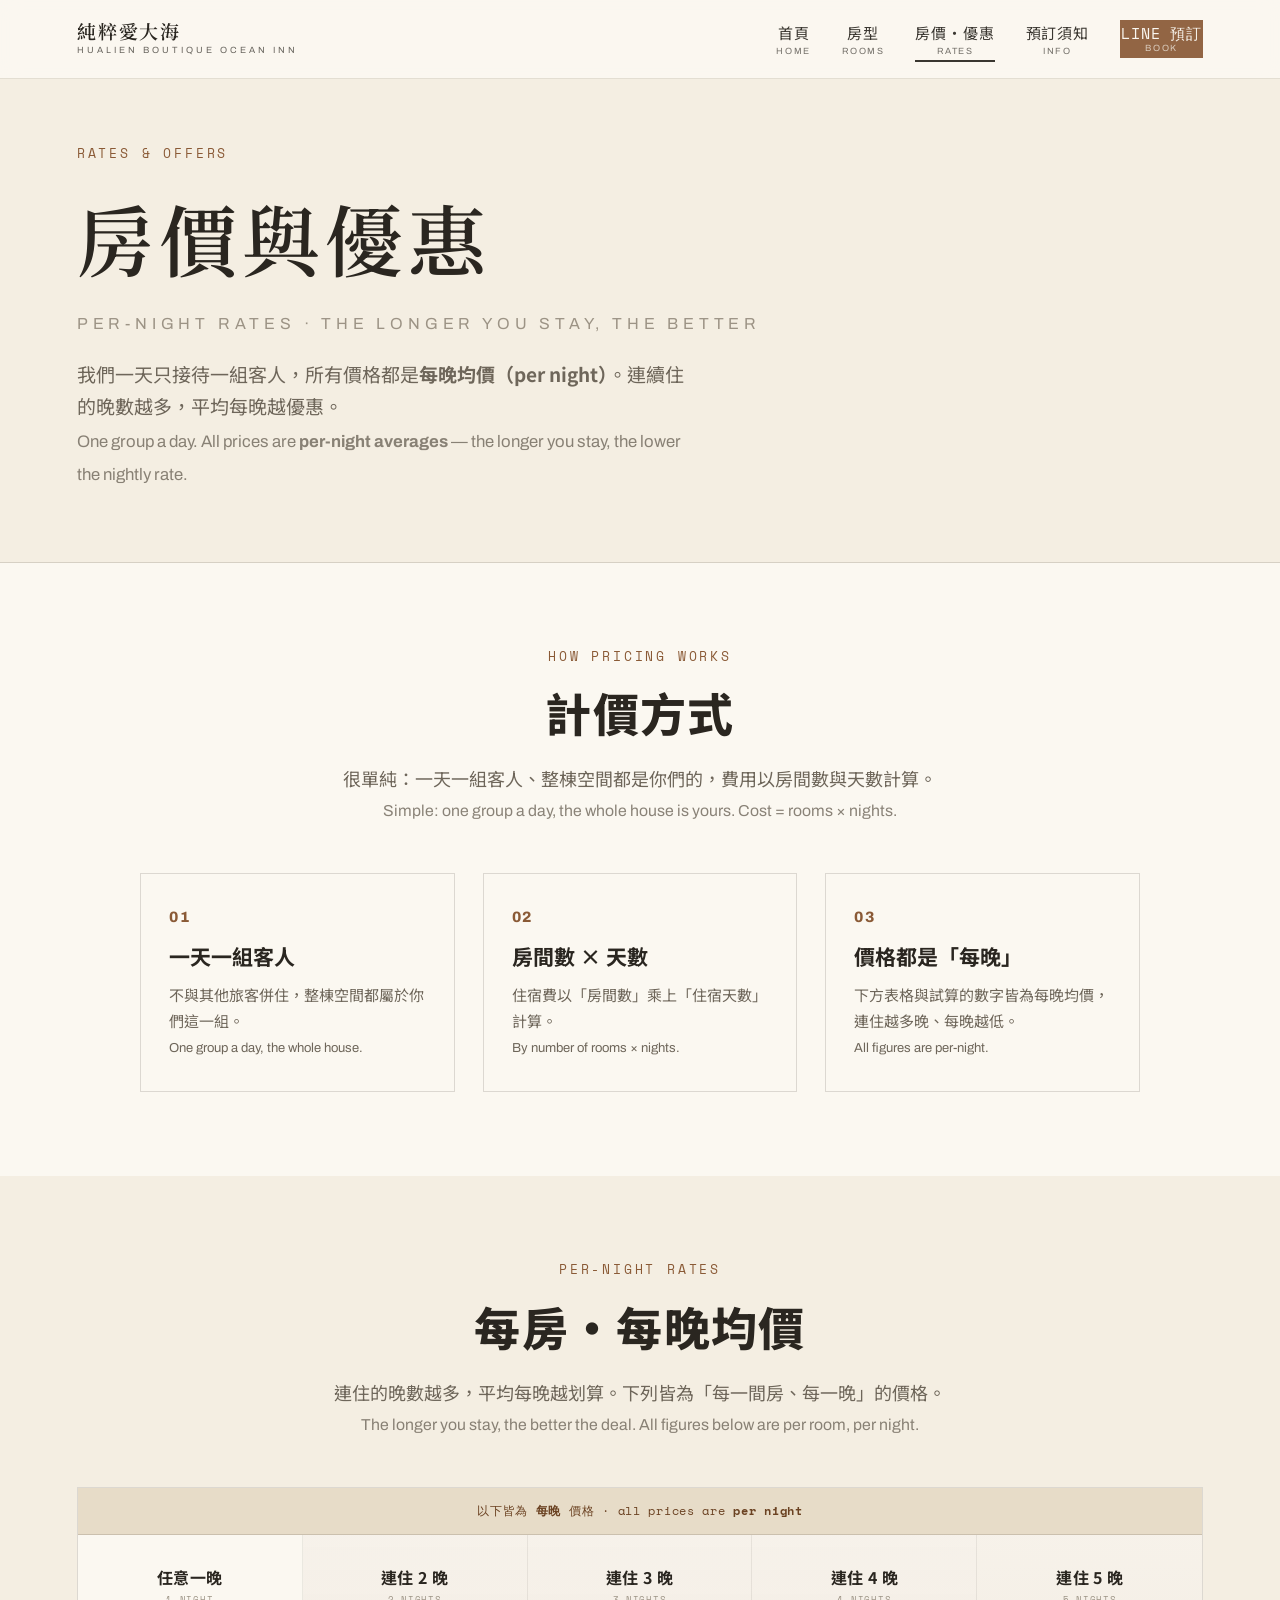
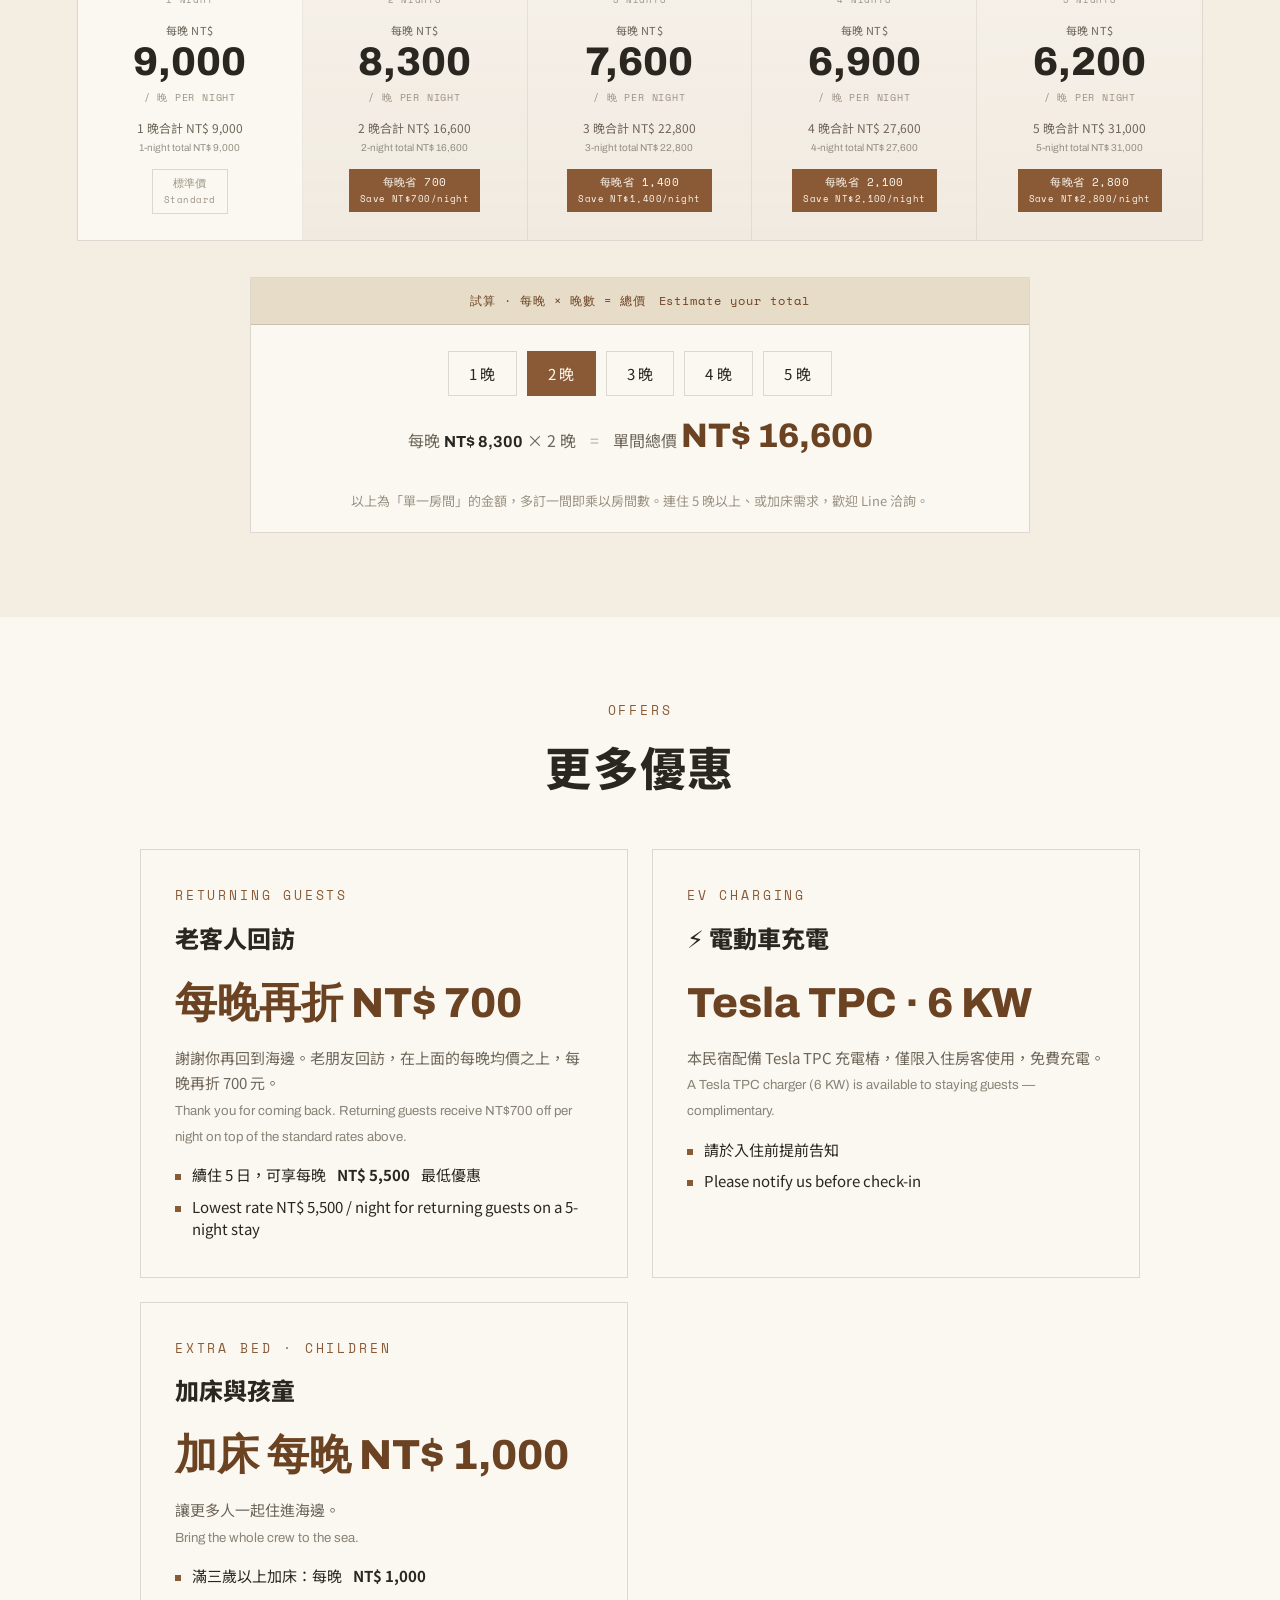
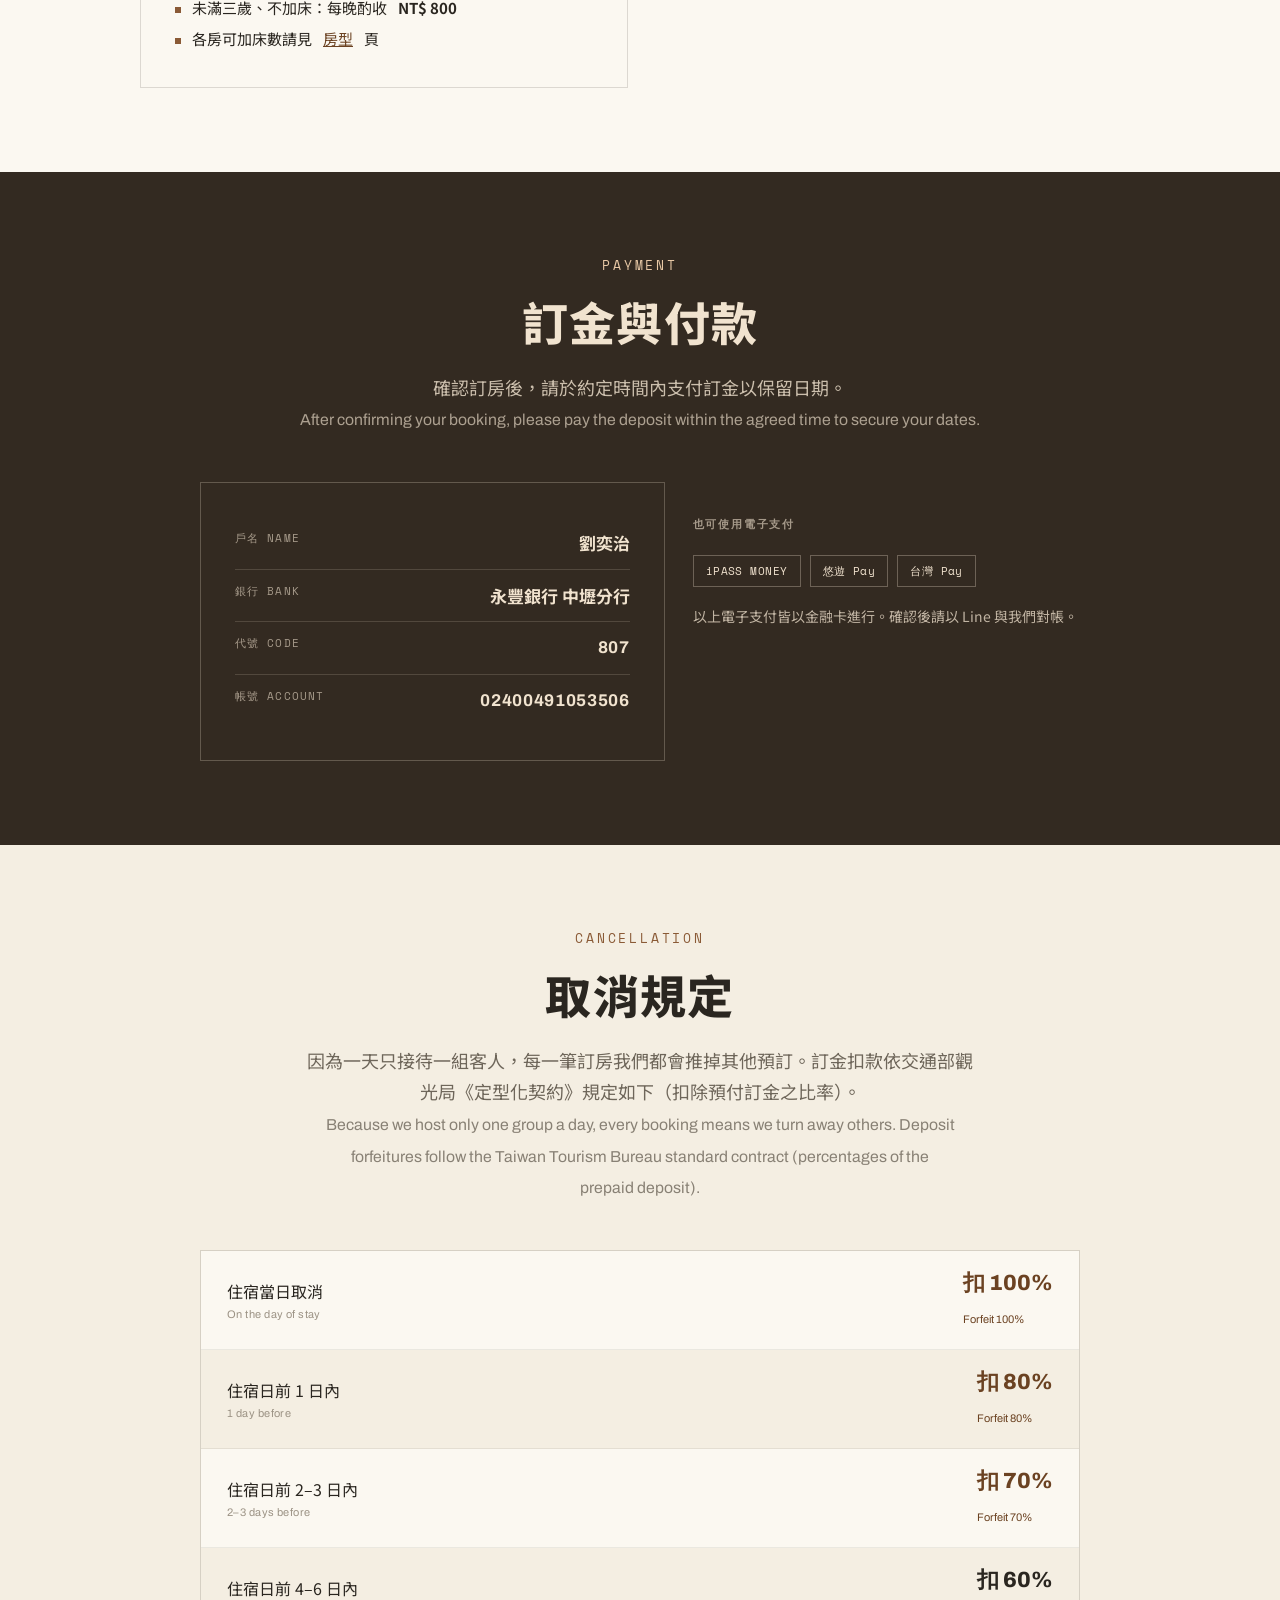
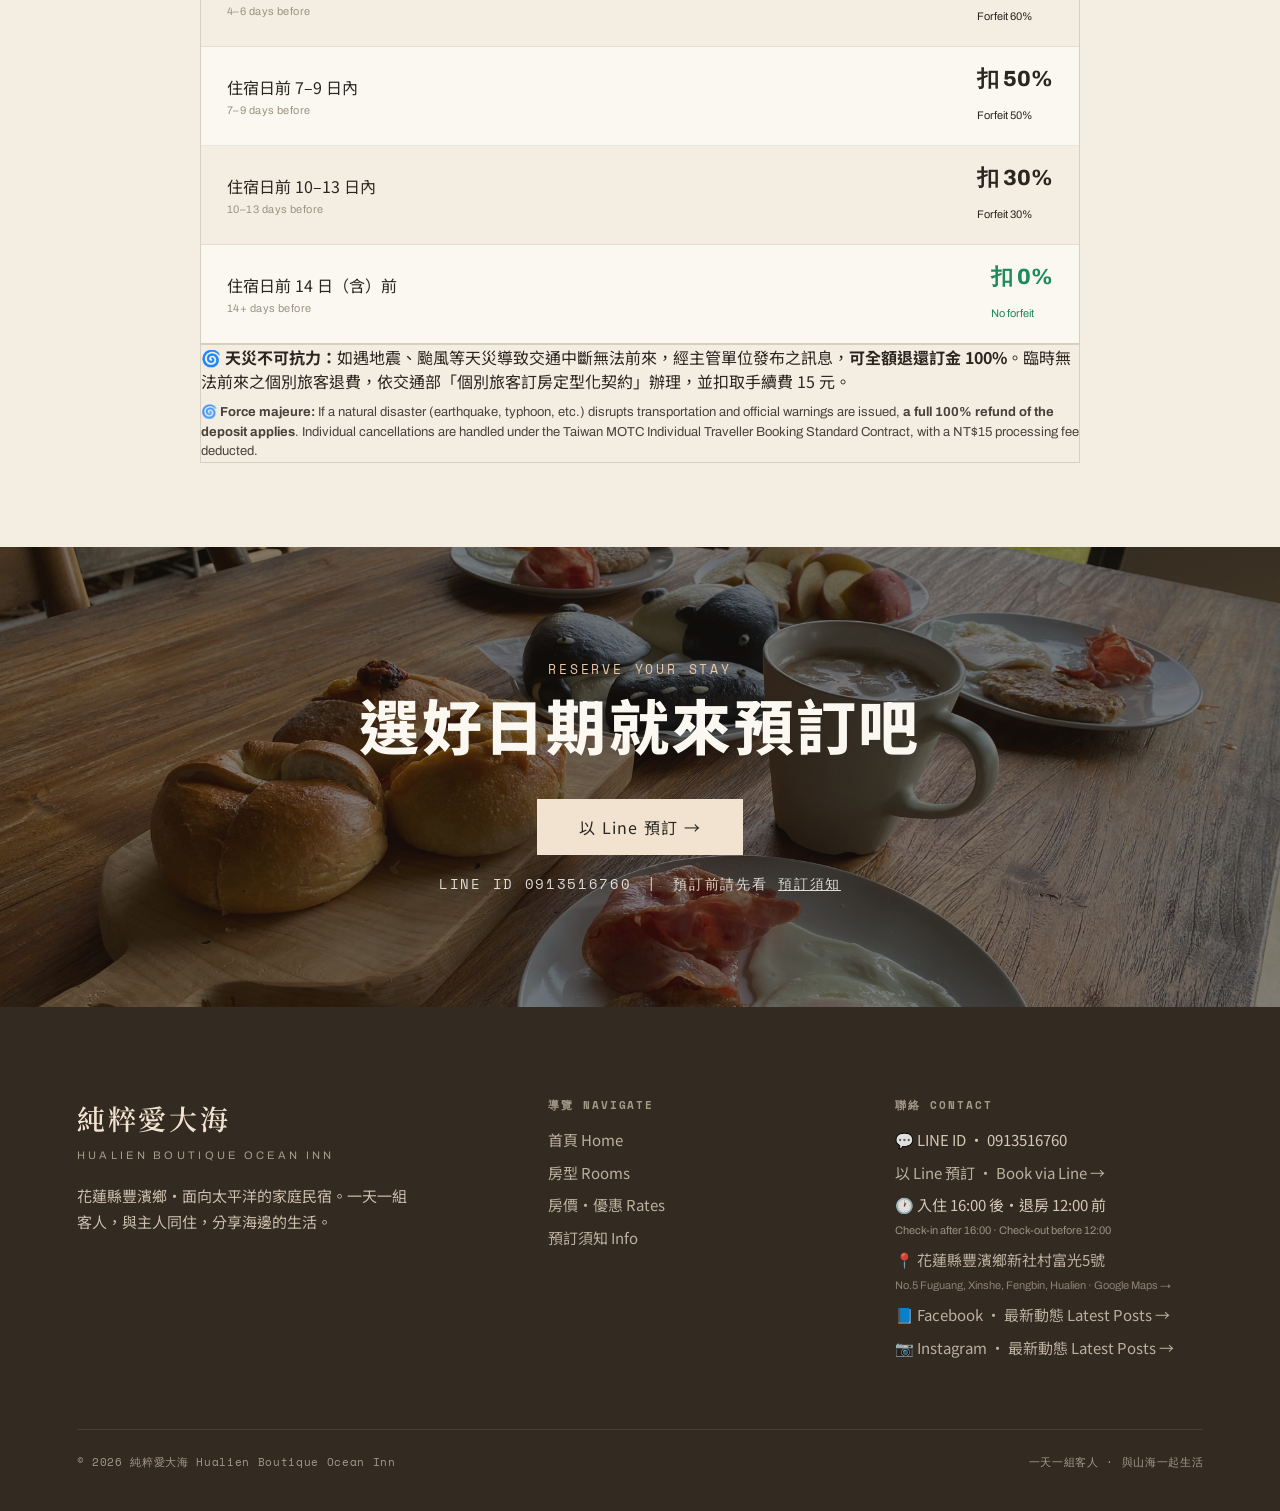
==== commit 677c6127: "Replace 房價與優惠 CTA background with 早餐示範.jpeg" ====
--- a/房價與優惠.html
+++ b/房價與優惠.html
@@ -72,7 +72,7 @@
   .cxl .r .pct.warn{color:var(--wood-deep);}
   .cxl .force{background:var(--sand);border:1px solid var(--line);border-top:none;padding:20px 26px;font-size:14px;color:var(--ink-soft);line-height:1.7;}
 
-  .cta-bg{position:absolute;inset:0;background-image:url('public/images/環境/戶外3.jpeg');background-size:cover;background-position:center;}
+  .cta-bg{position:absolute;inset:0;background-image:url('public/images/環境/早餐示範.jpeg');background-size:cover;background-position:center;}
   .cta-bg::before{content:"";position:absolute;inset:0;background:rgba(28,22,16,0.56);}
 
   @media(max-width:760px){
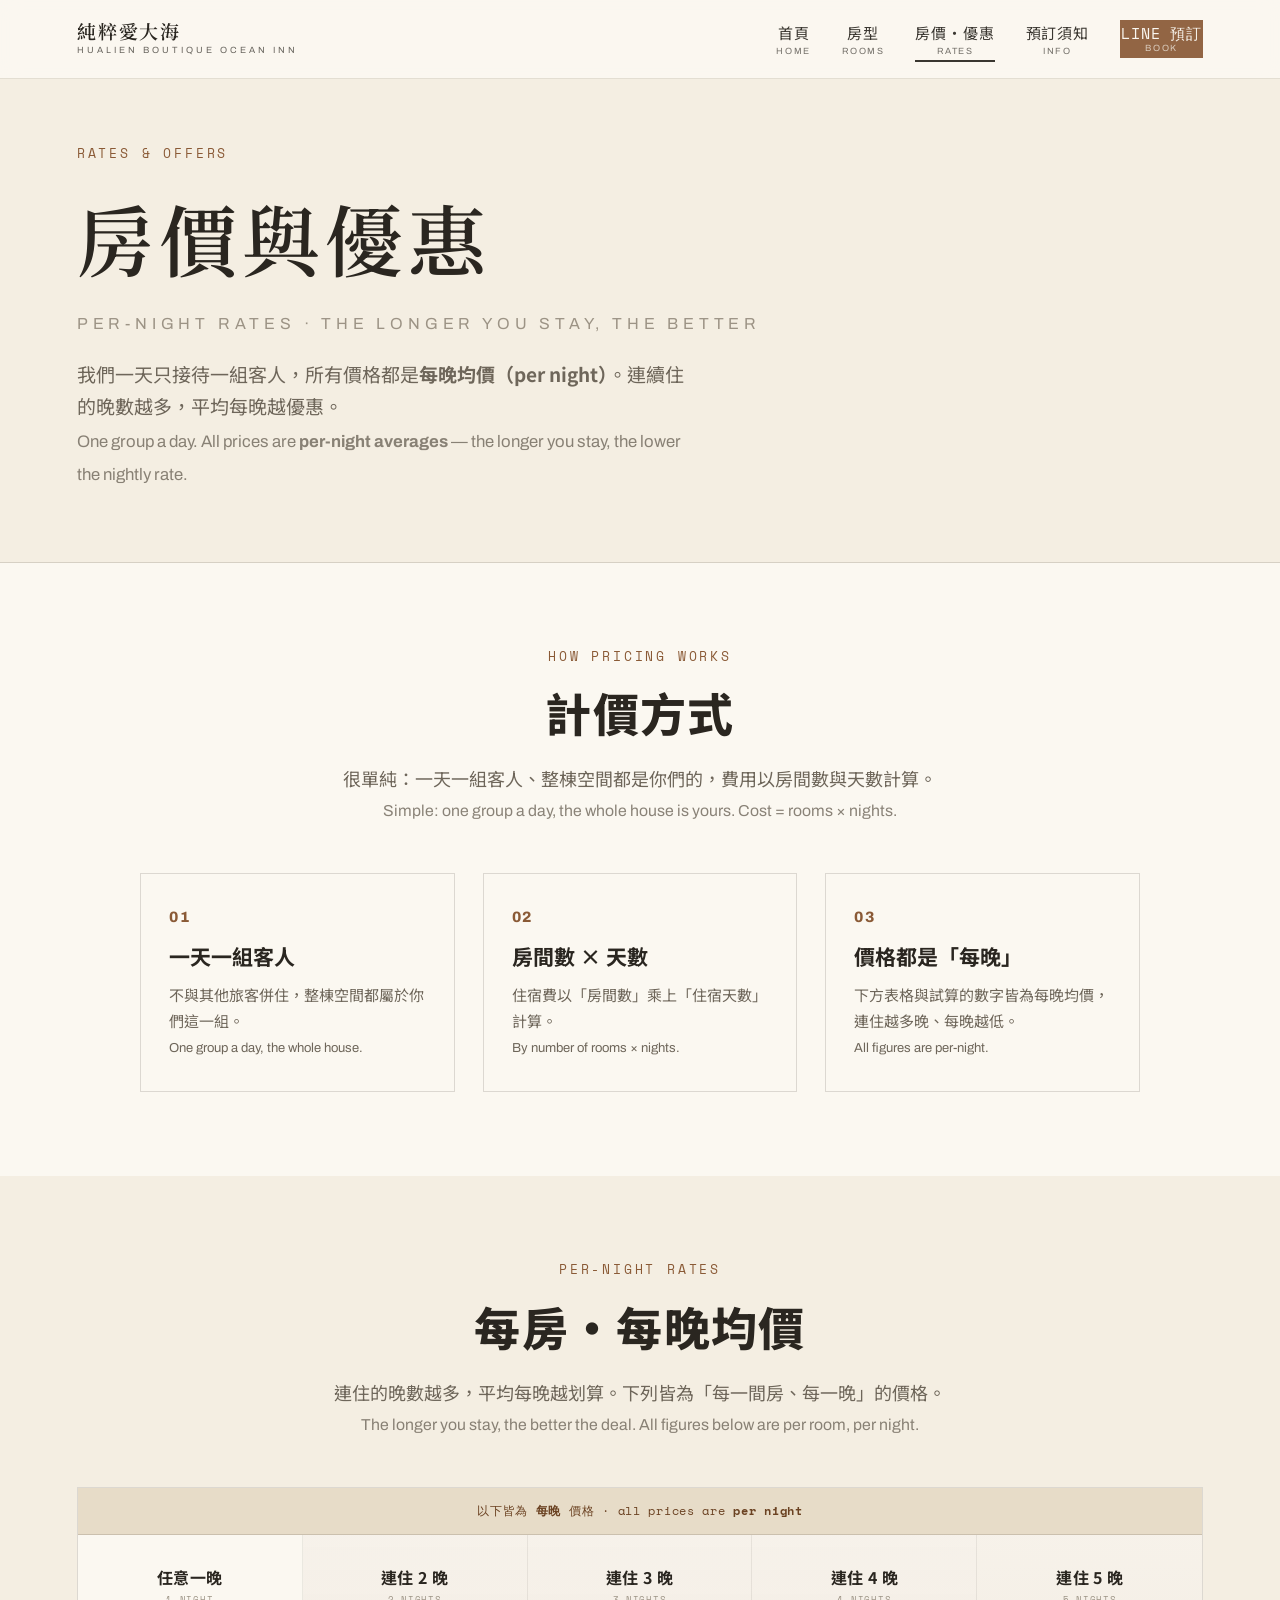
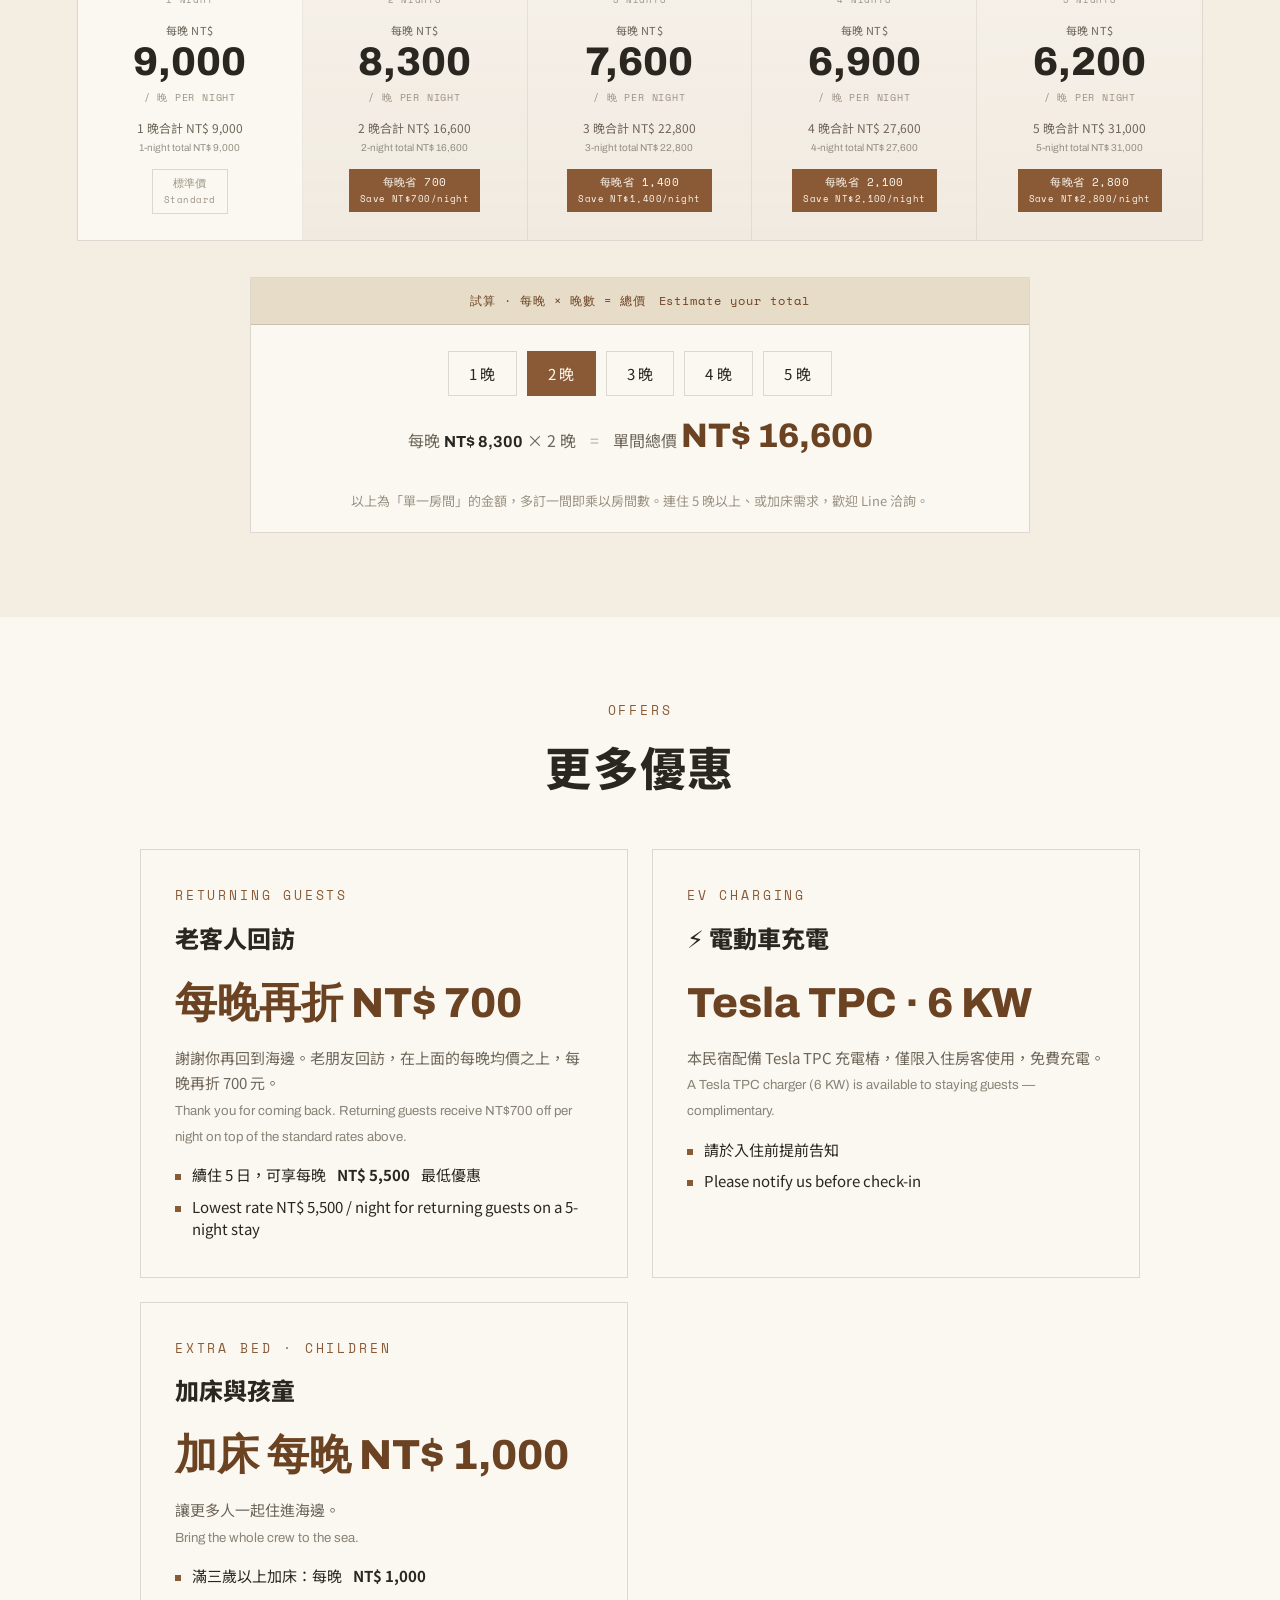
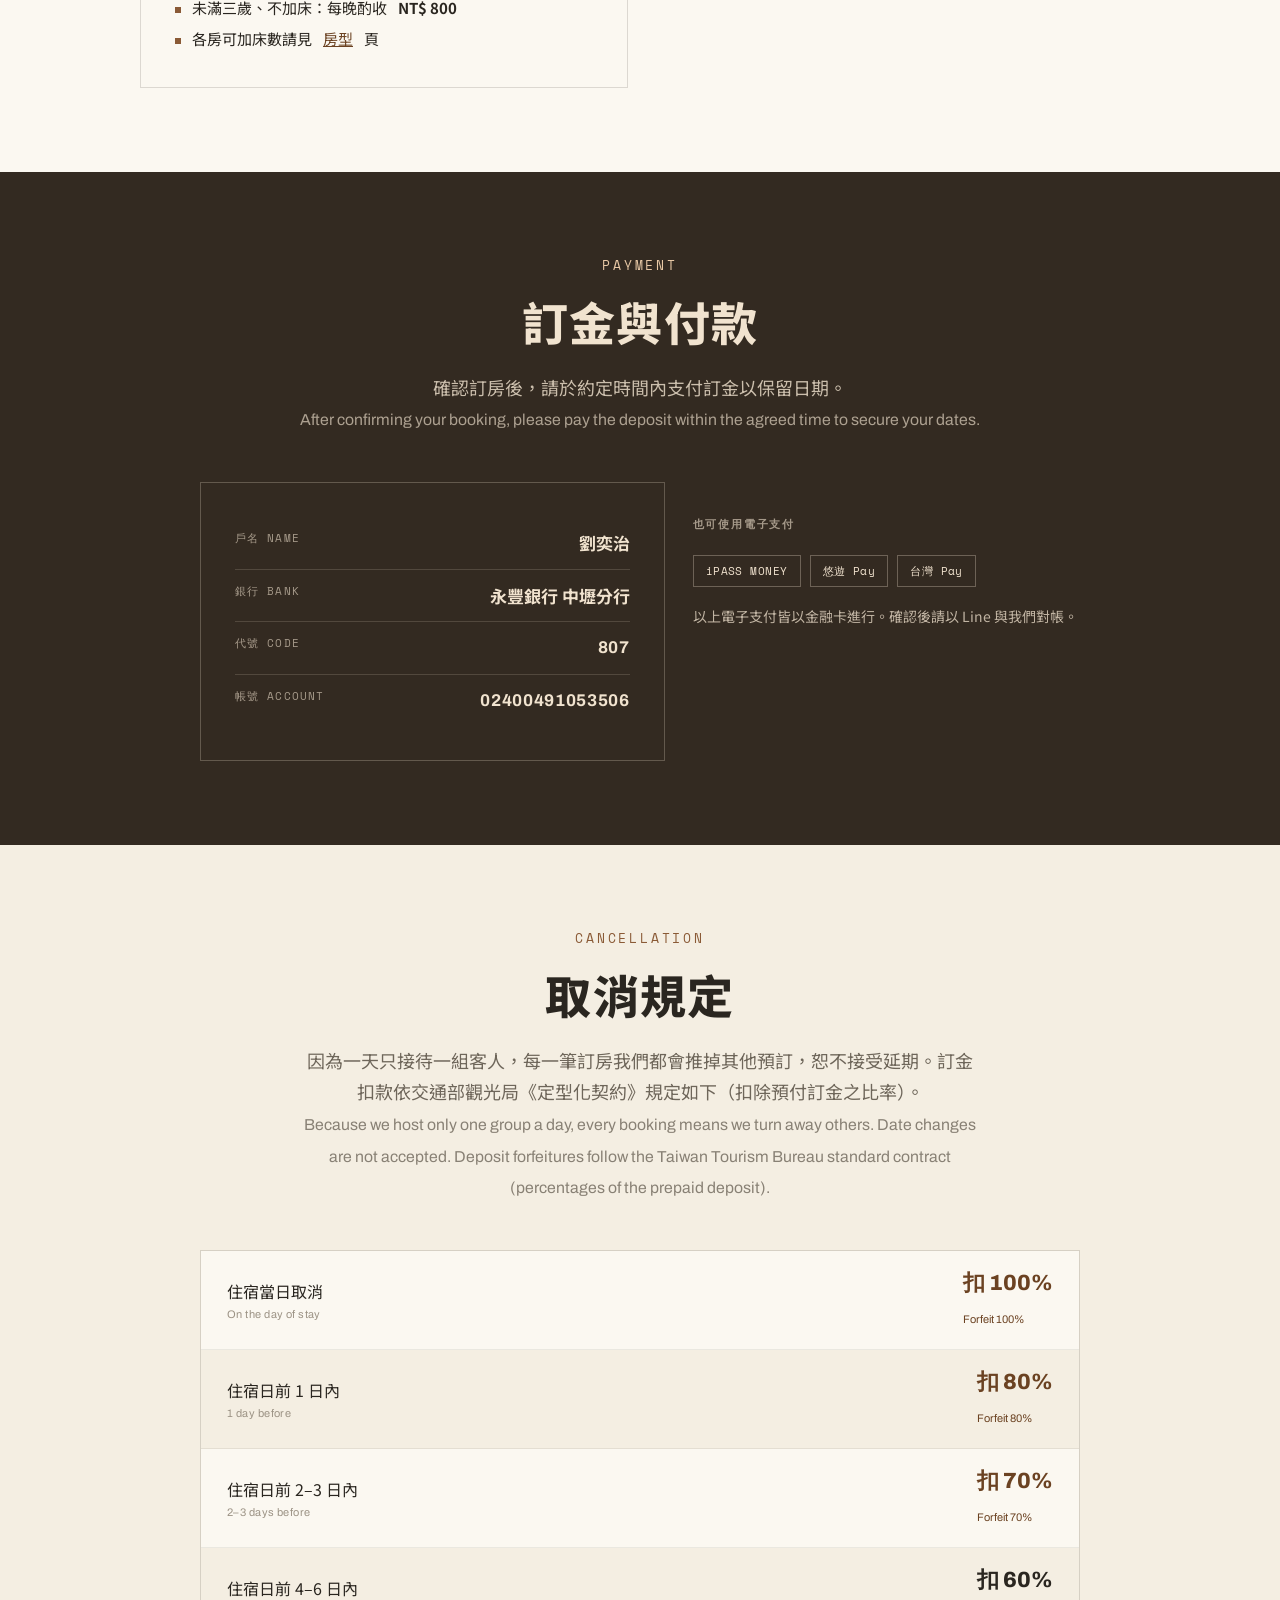
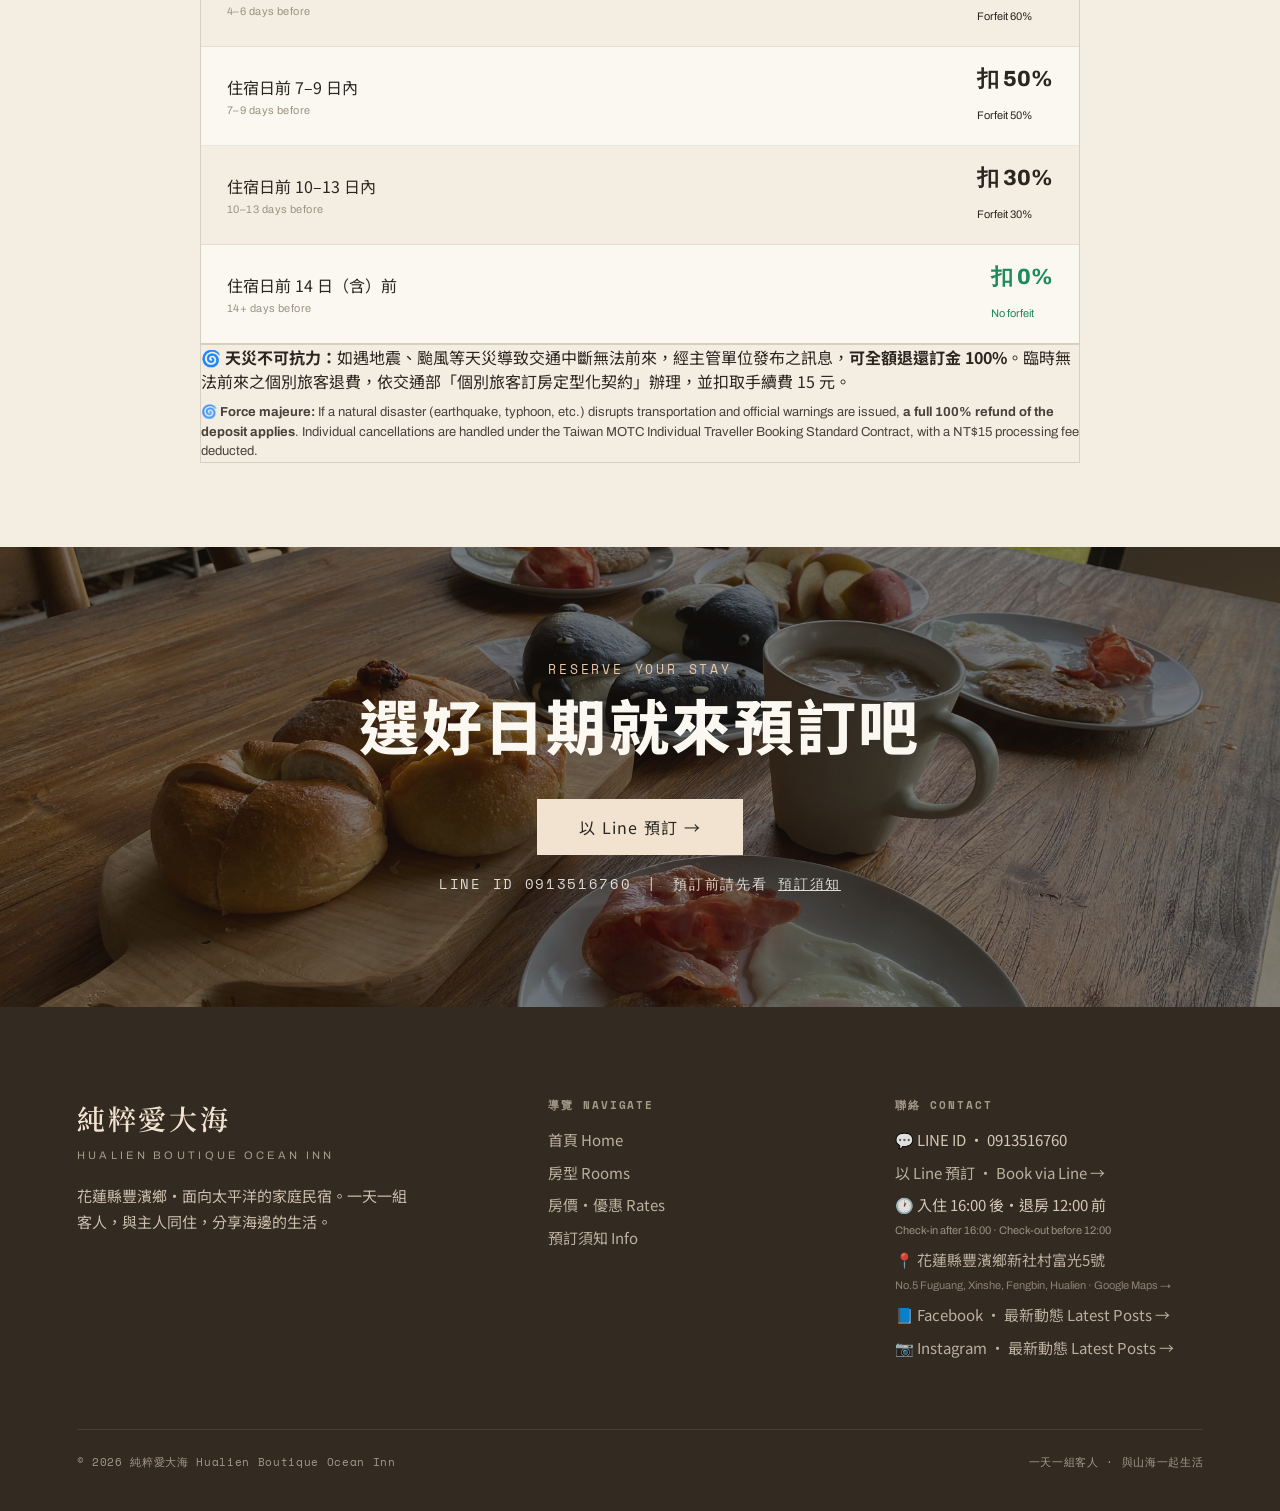
==== commit d60b2762: "Add 恕不接受延期 to cancellation policy" ====
--- a/房價與優惠.html
+++ b/房價與優惠.html
@@ -205,7 +205,7 @@
   <div class="blockhead">
     <div class="eyebrow">Cancellation</div>
     <h2>取消規定</h2>
-    <p>因為一天只接待一組客人，每一筆訂房我們都會推掉其他預訂。訂金扣款依交通部觀光局《定型化契約》規定如下（扣除預付訂金之比率）。<br><span style="font-family:var(--grot);font-size:0.88em;opacity:0.8;">Because we host only one group a day, every booking means we turn away others. Deposit forfeitures follow the Taiwan Tourism Bureau standard contract (percentages of the prepaid deposit).</span></p>
+    <p>因為一天只接待一組客人，每一筆訂房我們都會推掉其他預訂，恕不接受延期。訂金扣款依交通部觀光局《定型化契約》規定如下（扣除預付訂金之比率）。<br><span style="font-family:var(--grot);font-size:0.88em;opacity:0.8;">Because we host only one group a day, every booking means we turn away others. Date changes are not accepted. Deposit forfeitures follow the Taiwan Tourism Bureau standard contract (percentages of the prepaid deposit).</span></p>
   </div>
   <div class="cxl">
     <div class="r"><div class="when">住宿當日取消 <small>On the day of stay</small></div><div class="pct warn">扣 100%<br><small style="font-size:11px;font-weight:400;">Forfeit 100%</small></div></div>
